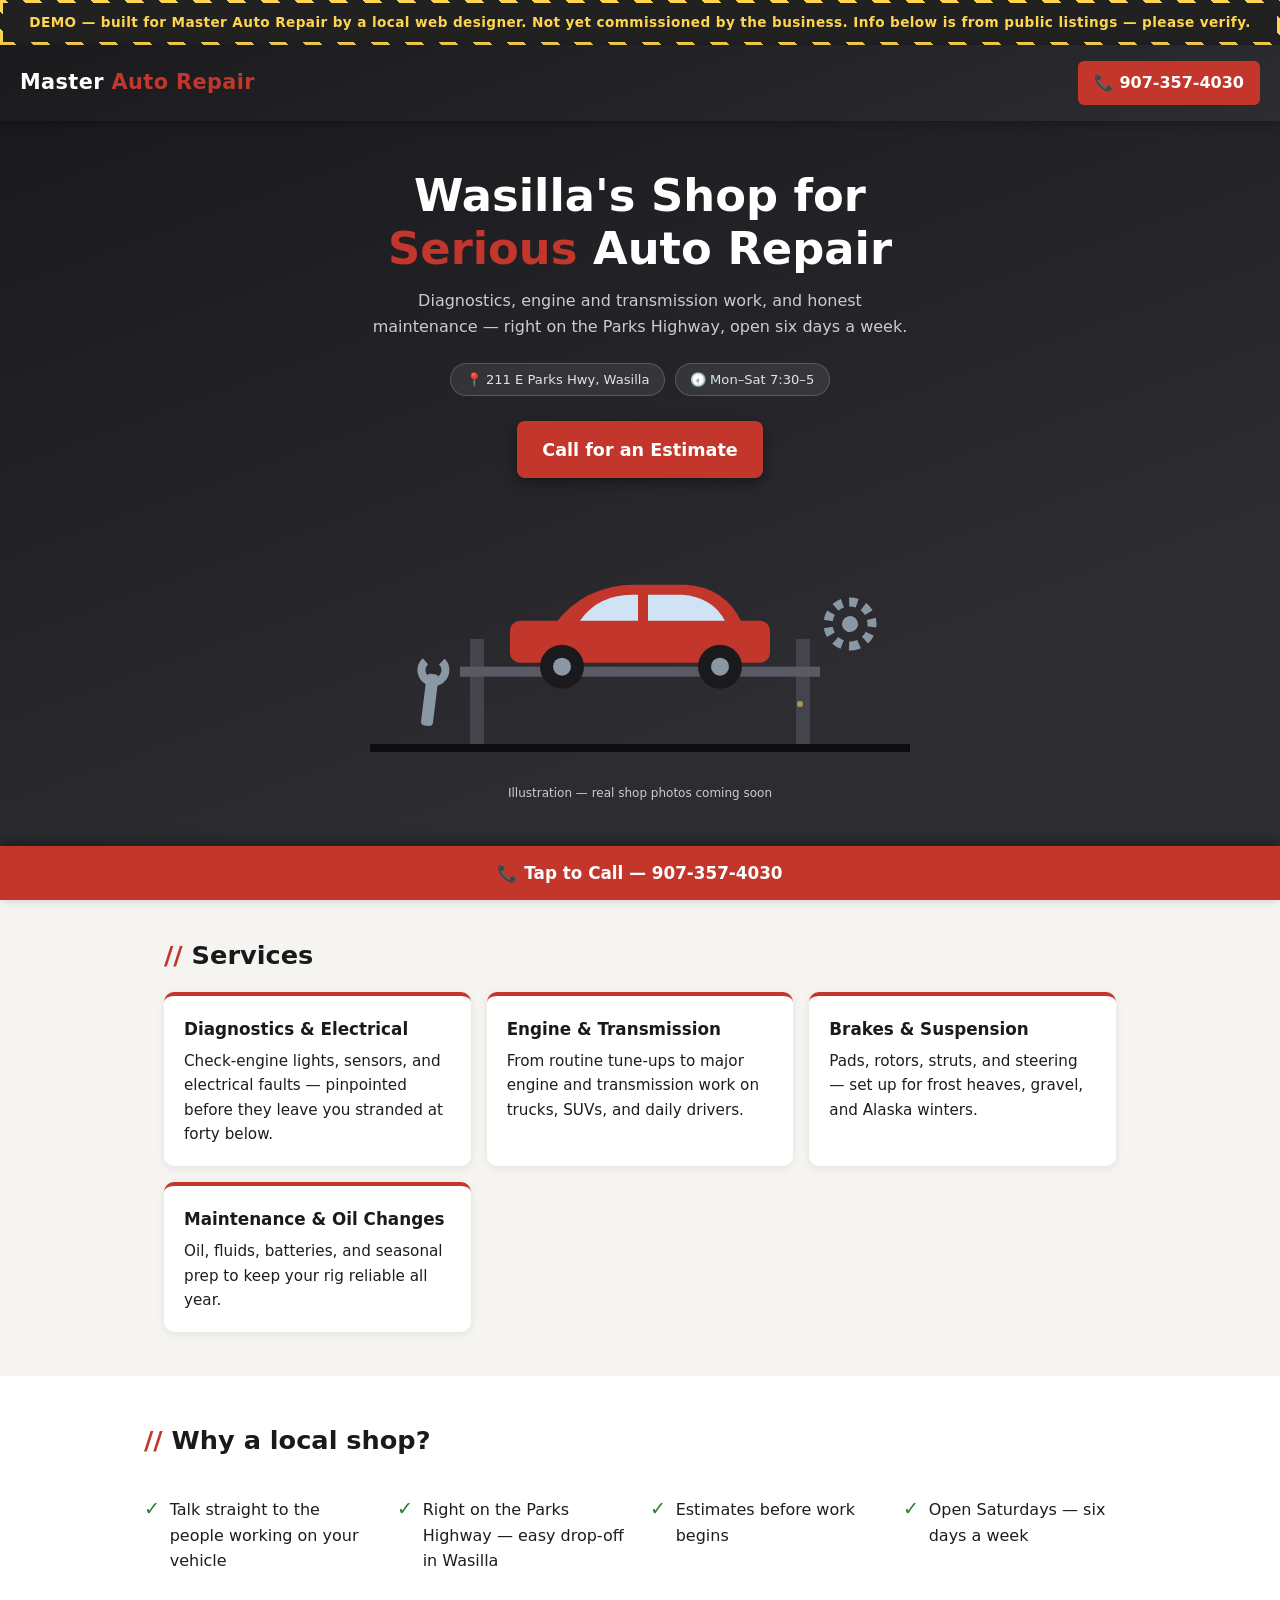
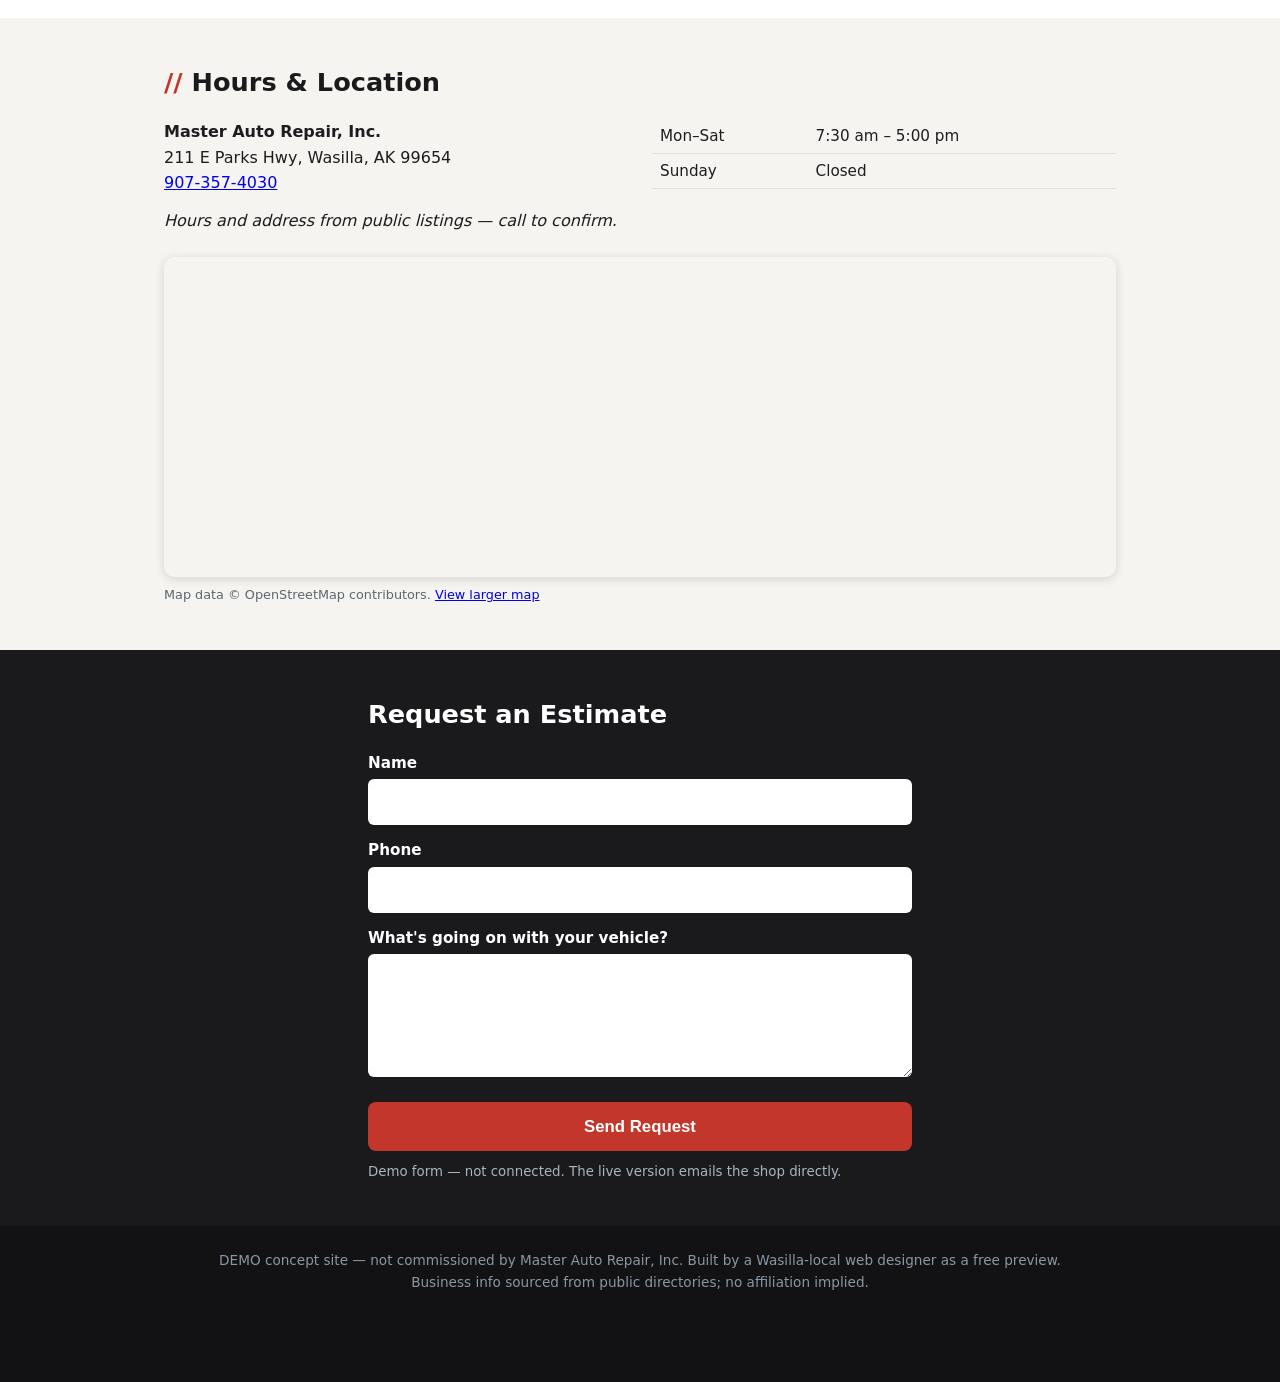
==== index.html @ 96487bca "Demo site #2: Master Auto Repair (Wasilla, AK) — DEMO, not commissioned" ====
<!DOCTYPE html>
<html lang="en">
<head>
<meta charset="UTF-8">
<meta name="viewport" content="width=device-width, initial-scale=1.0">
<meta name="robots" content="noindex, nofollow"><!-- DEMO: keep noindex until commissioned -->
<title>Master Auto Repair — Auto Repair in Wasilla, AK | DEMO</title>
<meta name="description" content="DEMO website concept for Master Auto Repair, Wasilla AK — professional auto repair and maintenance at 211 E Parks Hwy.">
<meta name="theme-color" content="#1a1a1d">
<style>
:root{
  --coal:#1a1a1d; --coal2:#2c2c31; --red:#c3362b; --red-dark:#9c2a21;
  --paper:#f6f4f0; --ink:#1d1d1f; --steel:#8a97a5; --ok:#2e7d32;
}
*{margin:0;padding:0;box-sizing:border-box}
html{scroll-behavior:smooth}
@media (prefers-reduced-motion: reduce){html{scroll-behavior:auto}*{animation:none!important;transition:none!important}}
body{font-family:system-ui,-apple-system,"Segoe UI",Roboto,sans-serif;color:var(--ink);background:var(--paper);line-height:1.6}
.demo-banner{background:repeating-linear-gradient(45deg,#ffd54f,#ffd54f 12px,#212121 12px,#212121 24px);padding:3px}
.demo-banner p{background:#212121;color:#ffd54f;text-align:center;font-weight:700;font-size:.85rem;padding:.55rem .75rem;letter-spacing:.03em}
header{background:linear-gradient(160deg,var(--coal),var(--coal2));color:#fff;padding:1rem 1.25rem;display:flex;align-items:center;justify-content:space-between;flex-wrap:wrap;gap:.5rem;position:sticky;top:0;z-index:40;box-shadow:0 2px 10px rgba(0,0,0,.3)}
.logo{font-size:1.3rem;font-weight:800;letter-spacing:.02em}
.logo span{color:var(--red)}
.call-top{background:var(--red);color:#fff;font-weight:800;text-decoration:none;padding:.55rem 1rem;border-radius:6px}
.call-top:hover,.call-top:focus{background:#e04b3f}
.hero{background:linear-gradient(160deg,var(--coal) 0%,var(--coal2) 70%);color:#fff;padding:3rem 1.25rem 4rem;text-align:center}
.hero h1{font-size:clamp(1.7rem,5vw,2.8rem);line-height:1.2;max-width:40rem;margin:0 auto .75rem}
.hero h1 em{color:var(--red);font-style:normal}
.hero p{max-width:34rem;margin:0 auto 1.5rem;color:#c9cdd3}
.badge-row{display:flex;gap:.6rem;justify-content:center;flex-wrap:wrap;margin-bottom:1.6rem}
.badge{background:rgba(255,255,255,.08);border:1px solid rgba(255,255,255,.18);border-radius:999px;padding:.3rem .9rem;font-size:.82rem;color:#dfe3e8}
.cta{display:inline-block;background:var(--red);color:#fff;font-weight:800;font-size:1.1rem;text-decoration:none;padding:.9rem 1.6rem;border-radius:8px;box-shadow:0 4px 14px rgba(0,0,0,.4)}
.cta:hover,.cta:focus{background:#e04b3f}
.hero-svg{max-width:540px;width:92%;margin:2.2rem auto 0;display:block}
.svg-caption{font-size:.75rem;color:#8a97a5;margin-top:.4rem}
section{padding:2.75rem 1.25rem;max-width:62rem;margin:0 auto}
h2{font-size:1.6rem;color:var(--coal);margin-bottom:1rem}
h2 .tick{color:var(--red)}
.services{display:grid;grid-template-columns:repeat(auto-fit,minmax(230px,1fr));gap:1rem}
.card{background:#fff;border-radius:10px;padding:1.25rem;box-shadow:0 2px 8px rgba(26,26,29,.08);border-top:4px solid var(--red)}
.card h3{color:var(--coal);margin-bottom:.4rem;font-size:1.05rem}
.card p{font-size:.95rem}
.why{background:#fff}
.why-wrap{max-width:62rem;margin:0 auto;display:grid;grid-template-columns:repeat(auto-fit,minmax(220px,1fr));gap:1.25rem}
.why-item{display:flex;gap:.6rem;align-items:flex-start}
.check{color:var(--ok);font-weight:900;font-size:1.2rem;line-height:1.3}
.hours-nap{display:grid;grid-template-columns:repeat(auto-fit,minmax(250px,1fr));gap:1.5rem}
.hours-nap table{border-collapse:collapse;width:100%}
.hours-nap td{padding:.3rem .5rem;border-bottom:1px solid #e4ded4;font-size:.95rem}
.map-wrap{margin-top:1.5rem;border-radius:10px;overflow:hidden;box-shadow:0 2px 10px rgba(26,26,29,.15)}
.map-wrap iframe{display:block;width:100%;height:320px;border:0}
.map-note{font-size:.8rem;color:#5c6670;margin-top:.5rem}
.quote{background:var(--coal)}
.quote-inner{max-width:34rem;margin:0 auto;color:#fff}
.quote h2{color:#fff}
.quote label{display:block;font-weight:600;margin:.8rem 0 .25rem;font-size:.95rem}
.quote input,.quote textarea{width:100%;padding:.65rem;border:none;border-radius:6px;font:inherit}
.quote button{margin-top:1.1rem;width:100%;background:var(--red);color:#fff;font-weight:800;font-size:1.05rem;border:none;padding:.9rem;border-radius:8px;cursor:pointer}
.quote button:hover{background:#e04b3f}
.quote small{display:block;margin-top:.6rem;color:#aab4bf}
footer{background:#121215;color:#8a97a5;text-align:center;padding:1.5rem 1rem 5.5rem;font-size:.85rem}
.sticky-call{position:fixed;bottom:0;left:0;right:0;background:var(--red);text-align:center;padding:.85rem;z-index:50;box-shadow:0 -3px 12px rgba(0,0,0,.3)}
.sticky-call a{color:#fff;font-weight:800;text-decoration:none;font-size:1.05rem}
.reveal{opacity:0;transform:translateY(18px);transition:opacity .6s ease,transform .6s ease}
.reveal.in{opacity:1;transform:none}
@media (max-width:480px){.hero{padding:2.2rem 1rem 3rem}section{padding:2rem 1rem}}
</style>
</head>
<body>

<div class="demo-banner"><p>DEMO — built for Master Auto Repair by a local web designer. Not yet commissioned by the business. Info below is from public listings — please verify.</p></div>

<header>
  <div class="logo">Master <span>Auto Repair</span></div>
  <!-- JUAN: verify phone with owner before commissioning -->
  <a class="call-top" href="tel:+19073574030">📞 907-357-4030</a>
</header>

<section class="hero" style="max-width:none">
  <h1>Wasilla's Shop for <em>Serious</em> Auto Repair</h1>
  <p>Diagnostics, engine and transmission work, and honest maintenance — right on the Parks Highway, open six days a week.</p>
  <div class="badge-row">
    <span class="badge">📍 211 E Parks Hwy, Wasilla</span>
    <span class="badge">🕢 Mon–Sat 7:30–5</span>
  </div>
  <a class="cta" href="tel:+19073574030">Call for an Estimate</a>
  <!-- Animated inline SVG: sedan on a lift with torque wrench + gear. Illustration, not a photo. -->
  <svg class="hero-svg" viewBox="0 0 540 270" role="img" aria-label="Illustration of a car raised on a shop lift with a spinning gear">
    <rect x="0" y="230" width="540" height="8" fill="#0d0d0f"/>
    <!-- lift posts -->
    <rect x="100" y="125" width="14" height="105" fill="#44444c"/>
    <rect x="426" y="125" width="14" height="105" fill="#44444c"/>
    <rect x="90" y="158" width="360" height="10" fill="#5a5a64">
      <animate attributeName="y" values="158;148;158" dur="6s" repeatCount="indefinite"/>
    </rect>
    <!-- car body -->
    <g>
      <animateTransform attributeName="transform" type="translate" values="0 0;0 -10;0 0" dur="6s" repeatCount="indefinite"/>
      <rect x="140" y="112" width="260" height="42" rx="10" fill="#c3362b"/>
      <path d="M185 115 Q215 76 265 76 L315 76 Q355 78 372 114 Z" fill="#c3362b"/>
      <path d="M210 112 Q228 86 262 86 L268 86 L268 112 Z" fill="#cfe3f5"/>
      <path d="M278 112 L278 86 L312 86 Q342 88 355 112 Z" fill="#cfe3f5"/>
      <circle cx="192" cy="158" r="22" fill="#1a1a1d"/><circle cx="192" cy="158" r="9" fill="#8a97a5"/>
      <circle cx="350" cy="158" r="22" fill="#1a1a1d"/><circle cx="350" cy="158" r="9" fill="#8a97a5"/>
    </g>
    <!-- spinning gear -->
    <g>
      <animateTransform attributeName="transform" type="rotate" values="0 480 110;360 480 110" dur="8s" repeatCount="indefinite"/>
      <circle cx="480" cy="110" r="22" fill="none" stroke="#8a97a5" stroke-width="9" stroke-dasharray="8 7"/>
      <circle cx="480" cy="110" r="8" fill="#8a97a5"/>
    </g>
    <!-- wrench -->
    <g>
      <animateTransform attributeName="transform" type="rotate" values="-8 60 200;8 60 200;-8 60 200" dur="3s" repeatCount="indefinite"/>
      <rect x="52" y="160" width="12" height="52" rx="4" fill="#8a97a5"/>
      <circle cx="58" cy="156" r="12" fill="none" stroke="#8a97a5" stroke-width="8" stroke-dasharray="46 18"/>
    </g>
    <!-- sparkle -->
    <circle cx="430" cy="190" r="3" fill="#ffd54f">
      <animate attributeName="opacity" values="0;1;0" dur="2.2s" repeatCount="indefinite"/>
    </circle>
  </svg>
  <p class="svg-caption">Illustration — real shop photos coming soon</p>
</section>

<section class="reveal">
  <h2><span class="tick">//</span> Services</h2>
  <div class="services">
    <div class="card"><h3>Diagnostics &amp; Electrical</h3><p>Check-engine lights, sensors, and electrical faults — pinpointed before they leave you stranded at forty below.</p></div>
    <div class="card"><h3>Engine &amp; Transmission</h3><p>From routine tune-ups to major engine and transmission work on trucks, SUVs, and daily drivers.</p></div>
    <div class="card"><h3>Brakes &amp; Suspension</h3><p>Pads, rotors, struts, and steering — set up for frost heaves, gravel, and Alaska winters.</p></div>
    <div class="card"><h3>Maintenance &amp; Oil Changes</h3><p>Oil, fluids, batteries, and seasonal prep to keep your rig reliable all year.</p></div>
  </div>
  <!-- JUAN: confirm actual service list with owner — typical shop services plus Yelp-listed categories (transmission repair, oil changes), not verified claims -->
</section>

<section class="why reveal" style="max-width:none">
  <div class="why-wrap">
    <h2 style="grid-column:1/-1"><span class="tick">//</span> Why a local shop?</h2>
    <div class="why-item"><span class="check">✓</span><p>Talk straight to the people working on your vehicle</p></div>
    <div class="why-item"><span class="check">✓</span><p>Right on the Parks Highway — easy drop-off in Wasilla</p></div>
    <div class="why-item"><span class="check">✓</span><p>Estimates before work begins</p></div>
    <div class="why-item"><span class="check">✓</span><p>Open Saturdays — six days a week</p></div>
  </div>
</section>

<section class="reveal">
  <h2><span class="tick">//</span> Hours &amp; Location</h2>
  <div class="hours-nap">
    <div>
      <p><strong>Master Auto Repair, Inc.</strong><br>211 E Parks Hwy, Wasilla, AK 99654<br>
      <a href="tel:+19073574030">907-357-4030</a></p>
      <p style="margin-top:.75rem"><em>Hours and address from public listings — call to confirm.</em></p>
    </div>
    <div>
      <table>
        <tr><td>Mon–Sat</td><td>7:30 am – 5:00 pm</td></tr>
        <tr><td>Sunday</td><td>Closed</td></tr>
      </table>
    </div>
  </div>
  <div class="map-wrap">
    <iframe title="Map — Master Auto Repair, 211 E Parks Hwy, Wasilla"
      src="https://www.openstreetmap.org/export/embed.html?bbox=-149.4566%2C61.5762%2C-149.4366%2C61.5862&amp;layer=mapnik&amp;marker=61.5812%2C-149.4466"
      loading="lazy" referrerpolicy="no-referrer-when-downgrade"></iframe>
  </div>
  <p class="map-note">Map data © OpenStreetMap contributors. <a href="https://www.openstreetmap.org/?mlat=61.5812&amp;mlon=-149.4466#map=16/61.5812/-149.4466" target="_blank" rel="noopener">View larger map</a></p>
</section>

<section class="quote reveal" style="max-width:none">
  <div class="quote-inner">
    <h2>Request an Estimate</h2>
    <!-- DEMO: form disabled. On commission: action="https://formsubmit.co/OWNER_EMAIL" method="POST" -->
    <form onsubmit="alert('Demo form — not connected yet. On the live site this goes straight to the shop\'s email.');return false">
      <label for="n">Name</label><input id="n" name="name" required>
      <label for="p">Phone</label><input id="p" name="phone" type="tel" required>
      <label for="m">What's going on with your vehicle?</label><textarea id="m" name="message" rows="4" required></textarea>
      <button type="submit">Send Request</button>
      <small>Demo form — not connected. The live version emails the shop directly.</small>
    </form>
  </div>
</section>

<footer>
  <p>DEMO concept site — not commissioned by Master Auto Repair, Inc. Built by a Wasilla-local web designer as a free preview.</p>
  <p>Business info sourced from public directories; no affiliation implied.</p>
</footer>

<div class="sticky-call"><a href="tel:+19073574030">📞 Tap to Call — 907-357-4030</a></div>

<script>
const io=new IntersectionObserver(es=>es.forEach(e=>{if(e.isIntersecting){e.target.classList.add('in');io.unobserve(e.target)}}),{threshold:.12});
document.querySelectorAll('.reveal').forEach(el=>io.observe(el));
setTimeout(()=>document.querySelectorAll('.reveal').forEach(el=>el.classList.add('in')),2500);// safety: never leave content hidden
</script>
</body>
</html>
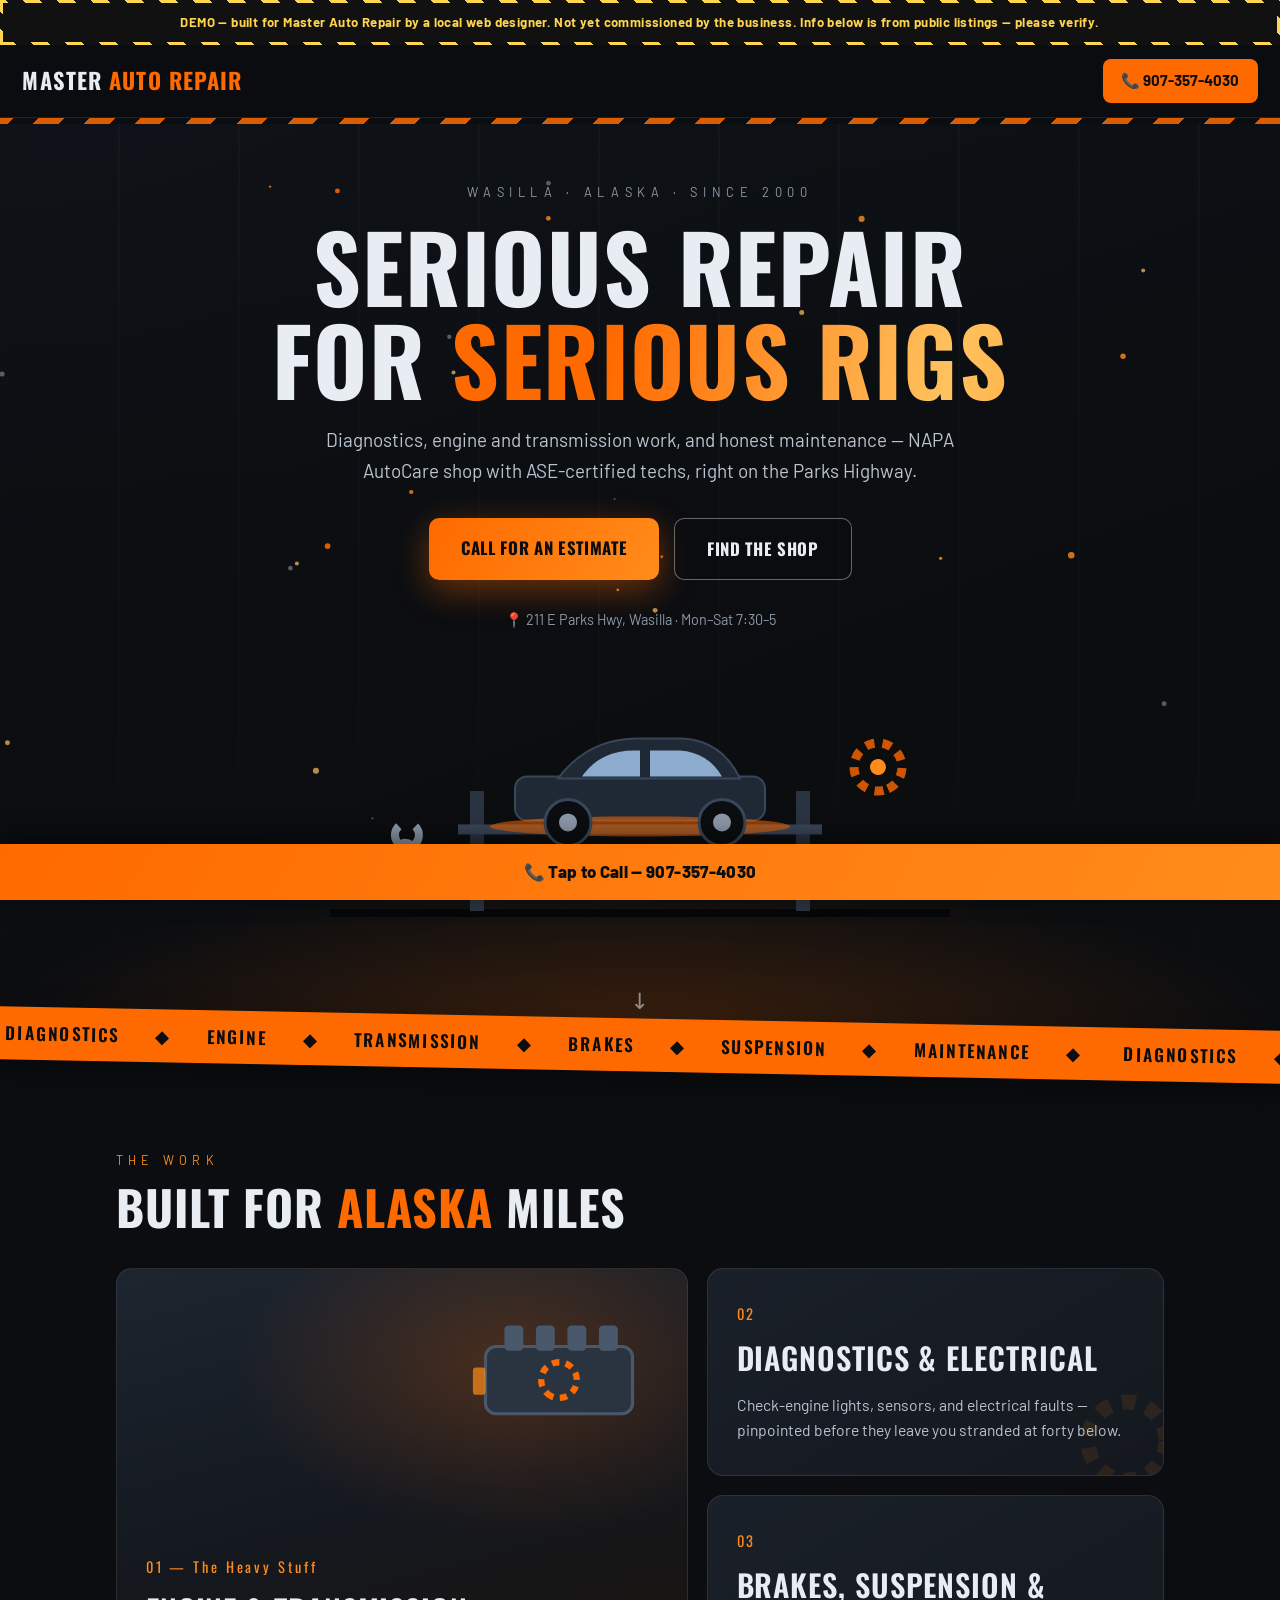
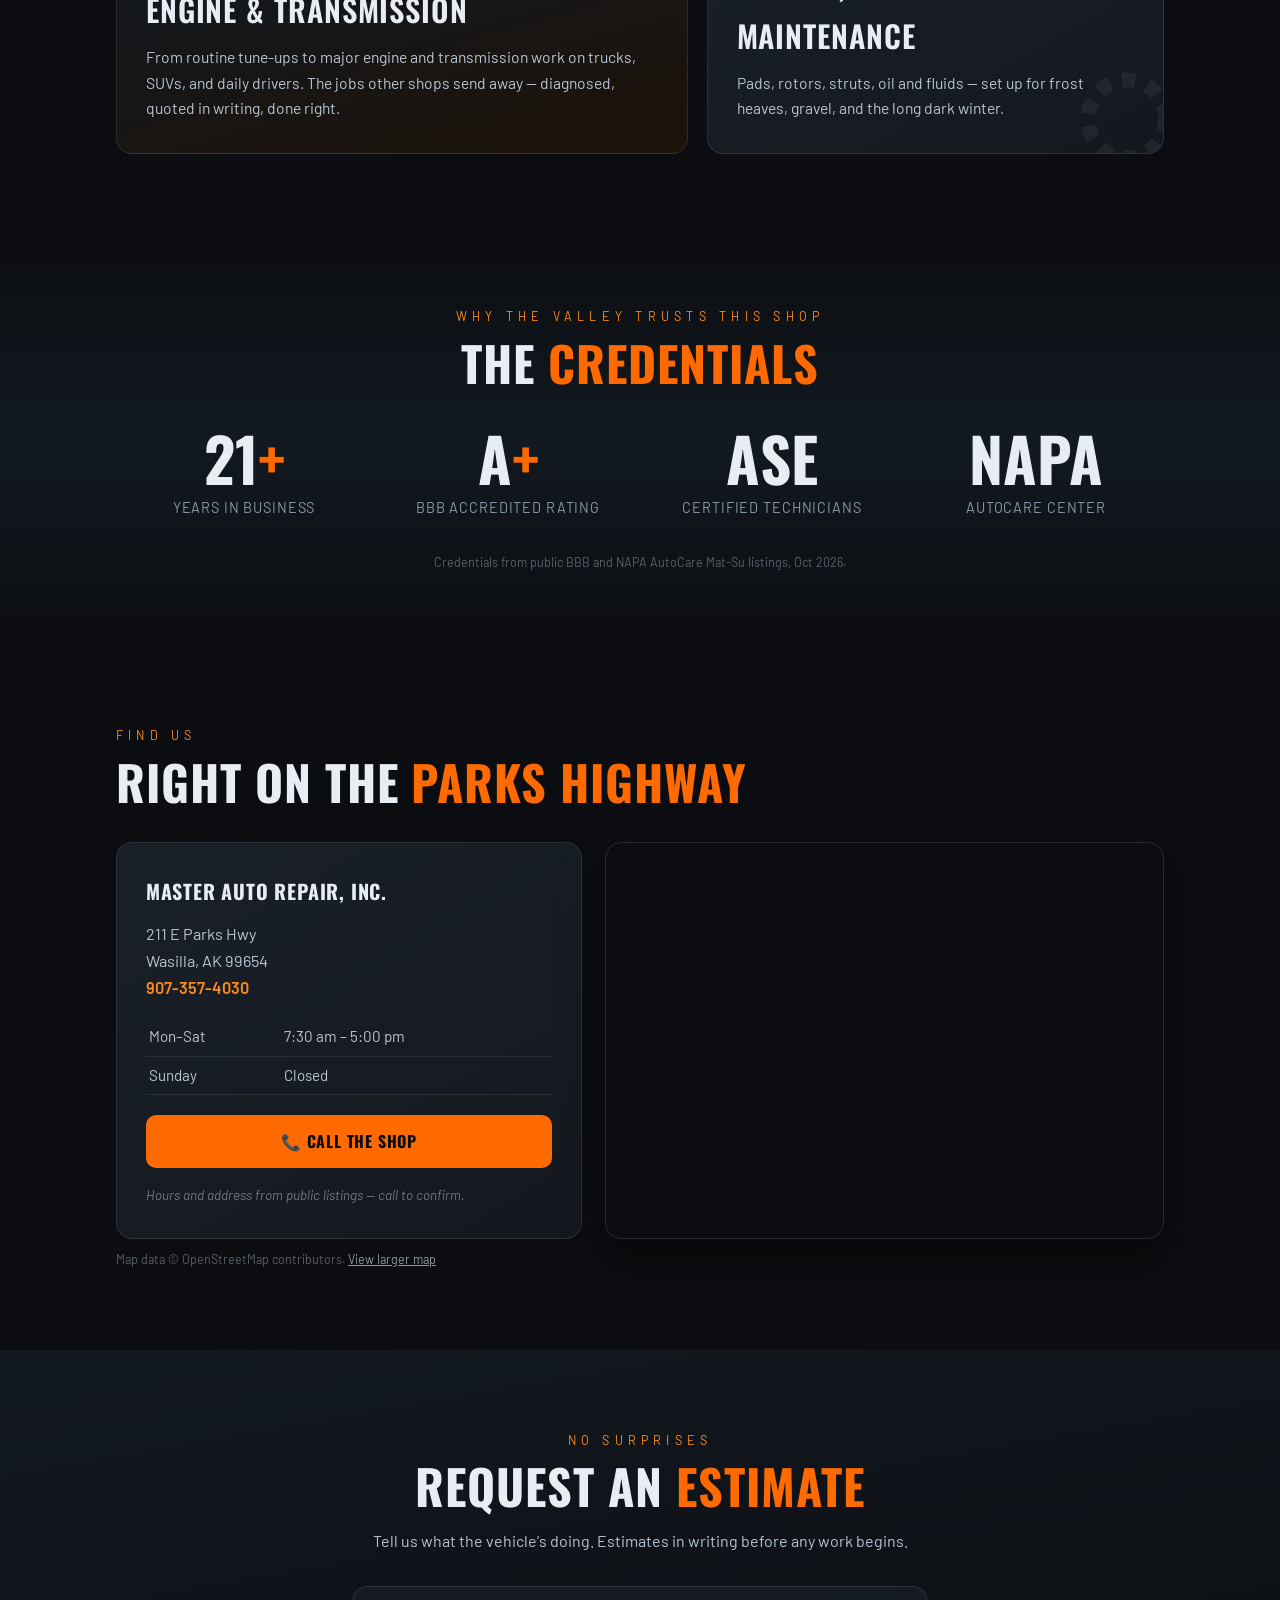
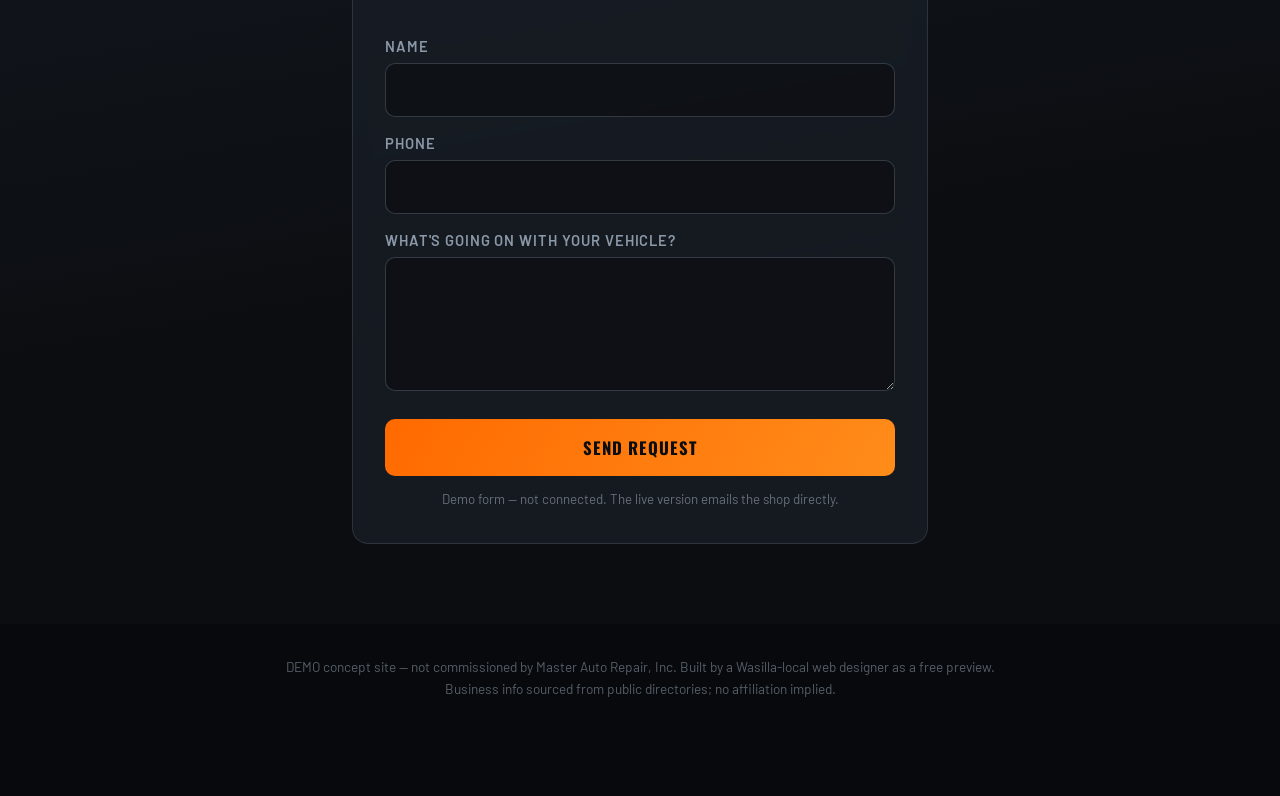
==== commit 791aad9b: "v2 showpiece: carbon/ember garage aesthetic, Oswald display, spark particles, animated lift w/ under" ====
--- a/index.html
+++ b/index.html
@@ -6,64 +6,138 @@
 <meta name="robots" content="noindex, nofollow"><!-- DEMO: keep noindex until commissioned -->
 <title>Master Auto Repair — Auto Repair in Wasilla, AK | DEMO</title>
 <meta name="description" content="DEMO website concept for Master Auto Repair, Wasilla AK — professional auto repair and maintenance at 211 E Parks Hwy.">
-<meta name="theme-color" content="#1a1a1d">
+<meta name="theme-color" content="#0b0d10">
+<link rel="preconnect" href="https://fonts.googleapis.com">
+<link rel="preconnect" href="https://fonts.gstatic.com" crossorigin>
+<link href="https://fonts.googleapis.com/css2?family=Oswald:wght@500;600;700&family=Barlow:wght@400;600;700&display=swap" rel="stylesheet">
 <style>
 :root{
-  --coal:#1a1a1d; --coal2:#2c2c31; --red:#c3362b; --red-dark:#9c2a21;
-  --paper:#f6f4f0; --ink:#1d1d1f; --steel:#8a97a5; --ok:#2e7d32;
+  --carbon:#0b0d10; --carbon2:#14181e; --panel:#1a2029; --steel:#8b98a8;
+  --ember:#ff6a00; --ember-hot:#ff8c1a; --chrome:#e8edf3; --mist:#b9c4d0; --ok:#3ddc84;
+  --display:'Oswald',Impact,sans-serif; --body:'Barlow',system-ui,sans-serif;
 }
 *{margin:0;padding:0;box-sizing:border-box}
 html{scroll-behavior:smooth}
 @media (prefers-reduced-motion: reduce){html{scroll-behavior:auto}*{animation:none!important;transition:none!important}}
-body{font-family:system-ui,-apple-system,"Segoe UI",Roboto,sans-serif;color:var(--ink);background:var(--paper);line-height:1.6}
-.demo-banner{background:repeating-linear-gradient(45deg,#ffd54f,#ffd54f 12px,#212121 12px,#212121 24px);padding:3px}
-.demo-banner p{background:#212121;color:#ffd54f;text-align:center;font-weight:700;font-size:.85rem;padding:.55rem .75rem;letter-spacing:.03em}
-header{background:linear-gradient(160deg,var(--coal),var(--coal2));color:#fff;padding:1rem 1.25rem;display:flex;align-items:center;justify-content:space-between;flex-wrap:wrap;gap:.5rem;position:sticky;top:0;z-index:40;box-shadow:0 2px 10px rgba(0,0,0,.3)}
-.logo{font-size:1.3rem;font-weight:800;letter-spacing:.02em}
-.logo span{color:var(--red)}
-.call-top{background:var(--red);color:#fff;font-weight:800;text-decoration:none;padding:.55rem 1rem;border-radius:6px}
-.call-top:hover,.call-top:focus{background:#e04b3f}
-.hero{background:linear-gradient(160deg,var(--coal) 0%,var(--coal2) 70%);color:#fff;padding:3rem 1.25rem 4rem;text-align:center}
-.hero h1{font-size:clamp(1.7rem,5vw,2.8rem);line-height:1.2;max-width:40rem;margin:0 auto .75rem}
-.hero h1 em{color:var(--red);font-style:normal}
-.hero p{max-width:34rem;margin:0 auto 1.5rem;color:#c9cdd3}
-.badge-row{display:flex;gap:.6rem;justify-content:center;flex-wrap:wrap;margin-bottom:1.6rem}
-.badge{background:rgba(255,255,255,.08);border:1px solid rgba(255,255,255,.18);border-radius:999px;padding:.3rem .9rem;font-size:.82rem;color:#dfe3e8}
-.cta{display:inline-block;background:var(--red);color:#fff;font-weight:800;font-size:1.1rem;text-decoration:none;padding:.9rem 1.6rem;border-radius:8px;box-shadow:0 4px 14px rgba(0,0,0,.4)}
-.cta:hover,.cta:focus{background:#e04b3f}
-.hero-svg{max-width:540px;width:92%;margin:2.2rem auto 0;display:block}
-.svg-caption{font-size:.75rem;color:#8a97a5;margin-top:.4rem}
-section{padding:2.75rem 1.25rem;max-width:62rem;margin:0 auto}
-h2{font-size:1.6rem;color:var(--coal);margin-bottom:1rem}
-h2 .tick{color:var(--red)}
-.services{display:grid;grid-template-columns:repeat(auto-fit,minmax(230px,1fr));gap:1rem}
-.card{background:#fff;border-radius:10px;padding:1.25rem;box-shadow:0 2px 8px rgba(26,26,29,.08);border-top:4px solid var(--red)}
-.card h3{color:var(--coal);margin-bottom:.4rem;font-size:1.05rem}
-.card p{font-size:.95rem}
-.why{background:#fff}
-.why-wrap{max-width:62rem;margin:0 auto;display:grid;grid-template-columns:repeat(auto-fit,minmax(220px,1fr));gap:1.25rem}
-.why-item{display:flex;gap:.6rem;align-items:flex-start}
-.check{color:var(--ok);font-weight:900;font-size:1.2rem;line-height:1.3}
-.hours-nap{display:grid;grid-template-columns:repeat(auto-fit,minmax(250px,1fr));gap:1.5rem}
-.hours-nap table{border-collapse:collapse;width:100%}
-.hours-nap td{padding:.3rem .5rem;border-bottom:1px solid #e4ded4;font-size:.95rem}
-.map-wrap{margin-top:1.5rem;border-radius:10px;overflow:hidden;box-shadow:0 2px 10px rgba(26,26,29,.15)}
-.map-wrap iframe{display:block;width:100%;height:320px;border:0}
-.map-note{font-size:.8rem;color:#5c6670;margin-top:.5rem}
-.quote{background:var(--coal)}
-.quote-inner{max-width:34rem;margin:0 auto;color:#fff}
-.quote h2{color:#fff}
-.quote label{display:block;font-weight:600;margin:.8rem 0 .25rem;font-size:.95rem}
-.quote input,.quote textarea{width:100%;padding:.65rem;border:none;border-radius:6px;font:inherit}
-.quote button{margin-top:1.1rem;width:100%;background:var(--red);color:#fff;font-weight:800;font-size:1.05rem;border:none;padding:.9rem;border-radius:8px;cursor:pointer}
-.quote button:hover{background:#e04b3f}
-.quote small{display:block;margin-top:.6rem;color:#aab4bf}
-footer{background:#121215;color:#8a97a5;text-align:center;padding:1.5rem 1rem 5.5rem;font-size:.85rem}
-.sticky-call{position:fixed;bottom:0;left:0;right:0;background:var(--red);text-align:center;padding:.85rem;z-index:50;box-shadow:0 -3px 12px rgba(0,0,0,.3)}
-.sticky-call a{color:#fff;font-weight:800;text-decoration:none;font-size:1.05rem}
-.reveal{opacity:0;transform:translateY(18px);transition:opacity .6s ease,transform .6s ease}
+body{font-family:var(--body);color:var(--mist);background:var(--carbon);line-height:1.65;overflow-x:hidden}
+::selection{background:var(--ember);color:#fff}
+
+.demo-banner{background:repeating-linear-gradient(45deg,#ffd54f,#ffd54f 12px,#111 12px,#111 24px);padding:3px;position:relative;z-index:60}
+.demo-banner p{background:#111;color:#ffd54f;text-align:center;font-weight:700;font-size:.82rem;padding:.55rem .75rem;letter-spacing:.03em}
+
+header{position:sticky;top:0;z-index:50;display:flex;align-items:center;justify-content:space-between;gap:.75rem;padding:.85rem 1.4rem;background:rgba(11,13,16,.86);backdrop-filter:blur(14px);-webkit-backdrop-filter:blur(14px);border-bottom:1px solid rgba(139,152,168,.16)}
+.logo{font-family:var(--display);font-weight:700;font-size:1.4rem;color:var(--chrome);text-transform:uppercase;letter-spacing:.05em}
+.logo span{color:var(--ember)}
+.call-top{background:var(--ember);color:#0b0d10;font-weight:700;text-decoration:none;padding:.6rem 1.15rem;border-radius:8px;font-size:.95rem;transition:transform .25s ease,box-shadow .25s ease}
+.call-top:hover,.call-top:focus{transform:translateY(-2px);box-shadow:0 8px 24px rgba(255,106,0,.45)}
+
+/* ====== HERO ====== */
+.hero{position:relative;min-height:92vh;display:flex;flex-direction:column;justify-content:center;align-items:center;text-align:center;padding:4rem 1.25rem 6.5rem;isolation:isolate;overflow:hidden;
+  background:
+    linear-gradient(180deg,rgba(11,13,16,.2) 0%,rgba(11,13,16,.75) 70%,var(--carbon) 100%),
+    repeating-linear-gradient(90deg,transparent 0 118px,rgba(139,152,168,.05) 118px 120px),
+    linear-gradient(160deg,#10141a 0%,#0b0d10 60%,#120d08 100%)}
+#sparks{position:absolute;inset:0;z-index:0;pointer-events:none}
+.hero::before{content:"";position:absolute;inset:auto 0 0 0;height:42%;z-index:-1;
+  background:radial-gradient(ellipse 72% 60% at 50% 100%,rgba(255,106,0,.2),transparent 70%)}
+.hazard{position:absolute;top:0;left:0;right:0;height:6px;z-index:2;
+  background:repeating-linear-gradient(-45deg,var(--ember) 0 18px,#0b0d10 18px 36px);opacity:.85}
+.kicker{font-size:.8rem;letter-spacing:.44em;text-transform:uppercase;color:var(--steel);margin-bottom:1rem;opacity:0;animation:rise .9s .15s ease forwards}
+.hero h1{font-family:var(--display);font-weight:700;text-transform:uppercase;font-size:clamp(2.7rem,8.6vw,5.8rem);line-height:1.0;color:var(--chrome);max-width:16ch;margin:0 auto;letter-spacing:.015em;text-wrap:balance;opacity:0;animation:rise .9s .3s ease forwards}
+.hero h1 .ember{background:linear-gradient(100deg,var(--ember) 15%,#ffc25e 45%,var(--ember-hot) 70%,var(--ember) 95%);background-size:200% 100%;-webkit-background-clip:text;background-clip:text;color:transparent;animation:shimmer 6s linear infinite}
+@keyframes shimmer{to{background-position:-200% 0}}
+.hero .sub{max-width:40rem;margin:1.2rem auto 2rem;color:var(--mist);font-size:clamp(1rem,2.3vw,1.18rem);opacity:0;animation:rise .9s .45s ease forwards}
+@keyframes rise{from{opacity:0;transform:translateY(26px)}to{opacity:1;transform:none}}
+.cta-row{display:flex;gap:.9rem;justify-content:center;flex-wrap:wrap;opacity:0;animation:rise .9s .6s ease forwards}
+.cta{display:inline-block;font-weight:700;font-size:1.05rem;text-decoration:none;padding:1rem 2rem;border-radius:10px;transition:transform .25s ease,box-shadow .25s ease;will-change:transform;text-transform:uppercase;letter-spacing:.04em;font-family:var(--display)}
+.cta.primary{background:linear-gradient(120deg,var(--ember),var(--ember-hot));color:#0b0d10;box-shadow:0 10px 34px rgba(255,106,0,.4)}
+.cta.primary:hover,.cta.primary:focus{transform:translateY(-3px) scale(1.02);box-shadow:0 16px 44px rgba(255,106,0,.55)}
+.cta.ghost{color:var(--chrome);border:1.5px solid rgba(232,237,243,.4);background:rgba(11,13,16,.3)}
+.cta.ghost:hover,.cta.ghost:focus{transform:translateY(-3px);border-color:var(--ember);color:var(--ember-hot)}
+.hero .pin{margin-top:1.8rem;font-size:.9rem;color:var(--steel);opacity:0;animation:rise .9s .75s ease forwards}
+.lift-stage{width:min(620px,94%);margin:2.4rem auto 0;opacity:0;animation:rise 1s .8s ease forwards}
+.lift-stage svg{display:block;width:100%;height:auto}
+.scroll-hint{position:absolute;bottom:1rem;left:50%;transform:translateX(-50%);color:rgba(232,237,243,.55);font-size:1.4rem;animation:bob 2.2s ease-in-out infinite;z-index:1}
+@keyframes bob{0%,100%{transform:translate(-50%,0)}50%{transform:translate(-50%,8px)}}
+
+/* marquee */
+.marquee{background:var(--ember);color:#0b0d10;overflow:hidden;white-space:nowrap;padding:.75rem 0;font-family:var(--display);font-weight:600;font-size:1.05rem;letter-spacing:.12em;transform:rotate(1.1deg) scale(1.02);margin:-1rem 0 0;position:relative;z-index:5;box-shadow:0 10px 30px rgba(0,0,0,.4);text-transform:uppercase}
+.marquee-track{display:inline-block;animation:marquee 24s linear infinite}
+@media (prefers-reduced-motion: reduce){.marquee-track{animation:none}}
+.marquee span{margin:0 1.1rem}
+@keyframes marquee{to{transform:translateX(-50%)}}
+
+section{padding:5rem 1.25rem;max-width:68rem;margin:0 auto;position:relative}
+.sec-kicker{font-size:.78rem;letter-spacing:.42em;text-transform:uppercase;color:var(--ember-hot);margin-bottom:.7rem}
+h2{font-family:var(--display);font-weight:700;text-transform:uppercase;font-size:clamp(1.9rem,4.6vw,3rem);color:var(--chrome);line-height:1.05;margin-bottom:1rem;letter-spacing:.02em;text-wrap:balance}
+h2 em{font-style:normal;color:var(--ember)}
+
+/* services — asymmetric */
+.svc-grid{display:grid;grid-template-columns:1.25fr 1fr;gap:1.2rem;margin-top:2.2rem}
+.svc{position:relative;border-radius:16px;padding:2rem 1.8rem;background:linear-gradient(150deg,var(--panel) 0%,var(--carbon2) 100%);border:1px solid rgba(139,152,168,.18);overflow:hidden;transition:transform .35s ease,border-color .35s ease,box-shadow .35s ease}
+.svc:hover{transform:translateY(-6px);border-color:rgba(255,106,0,.55);box-shadow:0 22px 48px rgba(0,0,0,.5)}
+.svc .num{font-family:var(--display);font-size:.9rem;color:var(--ember-hot);letter-spacing:.2em}
+.svc h3{font-family:var(--display);font-weight:600;text-transform:uppercase;font-size:clamp(1.35rem,2.8vw,1.9rem);color:var(--chrome);margin:.35rem 0 .55rem;letter-spacing:.03em}
+.svc p{color:var(--mist);font-size:.98rem;max-width:34rem}
+.svc .gear{position:absolute;right:-24px;bottom:-26px;width:120px;opacity:.1;transition:opacity .35s ease,transform .6s ease}
+.svc:hover .gear{opacity:.28;transform:rotate(40deg)}
+.svc.feature{grid-row:span 2;display:flex;flex-direction:column;justify-content:flex-end;min-height:420px;
+  background:linear-gradient(165deg,#1d2530 0%,#14181e 50%,#1c1208 100%)}
+.svc.feature::before{content:"";position:absolute;inset:0;background:radial-gradient(ellipse 70% 50% at 70% 20%,rgba(255,106,0,.22),transparent 70%)}
+.svc.feature .engine-art{position:absolute;top:1.6rem;right:1.4rem;width:min(50%,210px);animation:floaty 7s ease-in-out infinite}
+@keyframes floaty{0%,100%{transform:translateY(0) rotate(-1deg)}50%{transform:translateY(-10px) rotate(1.5deg)}}
+
+/* proof band — real credentials */
+.proof{max-width:none;background:linear-gradient(180deg,var(--carbon),#131921 50%,var(--carbon));text-align:center;padding:4.5rem 1.25rem}
+.proof-wrap{max-width:64rem;margin:2.5rem auto 0;display:grid;grid-template-columns:repeat(auto-fit,minmax(190px,1fr));gap:2rem}
+.proof-item .big{font-family:var(--display);font-weight:700;font-size:clamp(2.4rem,5.6vw,3.8rem);color:var(--chrome);line-height:1}
+.proof-item .big .accent{color:var(--ember)}
+.proof-item p{color:var(--steel);font-size:.9rem;margin-top:.45rem;letter-spacing:.06em;text-transform:uppercase}
+.proof-src{font-size:.78rem;color:rgba(185,196,208,.45);margin-top:2rem}
+
+/* find */
+.find-grid{display:grid;grid-template-columns:1fr 1.2fr;gap:1.4rem;margin-top:2.2rem;align-items:stretch}
+.find-card{border-radius:16px;padding:2rem 1.8rem;background:linear-gradient(150deg,var(--panel),var(--carbon2));border:1px solid rgba(139,152,168,.18)}
+.find-card h3{font-family:var(--display);text-transform:uppercase;color:var(--chrome);font-size:1.25rem;margin-bottom:.8rem;letter-spacing:.04em}
+.find-card a{color:var(--ember-hot);text-decoration:none;font-weight:600}
+.find-card a:hover{text-decoration:underline}
+.find-card .addr{font-size:1.02rem;color:var(--mist)}
+.find-card .note{font-size:.84rem;color:rgba(185,196,208,.55);margin-top:1rem;font-style:italic}
+.hours{width:100%;border-collapse:collapse;margin-top:1rem}
+.hours td{padding:.4rem .2rem;border-bottom:1px solid rgba(139,152,168,.15);font-size:.95rem}
+.order-links{display:flex;flex-direction:column;gap:.7rem;margin-top:1.2rem}
+.order-links a{display:block;text-align:center;padding:.85rem;border-radius:10px;font-weight:700;text-decoration:none;transition:transform .25s ease;font-family:var(--display);text-transform:uppercase;letter-spacing:.05em}
+.order-links a:hover{transform:translateY(-2px)}
+.order-links .call{background:var(--ember);color:#0b0d10}
+.map-wrap{border-radius:16px;overflow:hidden;border:1px solid rgba(139,152,168,.22);min-height:340px;box-shadow:0 18px 44px rgba(0,0,0,.45)}
+.map-wrap iframe{display:block;width:100%;height:100%;min-height:340px;border:0;filter:saturate(.8) contrast(1.05)}
+.map-note{font-size:.78rem;color:rgba(185,196,208,.45);margin-top:.6rem}
+
+/* estimate */
+.estimate{max-width:none;background:linear-gradient(170deg,#131921 0%,var(--carbon) 60%);padding:5rem 1.25rem}
+.est-inner{max-width:36rem;margin:0 auto;text-align:center}
+.est-inner form{text-align:left;margin-top:2rem;background:rgba(26,32,41,.7);border:1px solid rgba(139,152,168,.2);border-radius:16px;padding:2rem;backdrop-filter:blur(8px)}
+.est-inner label{display:block;font-weight:600;margin:.9rem 0 .3rem;font-size:.92rem;color:var(--steel);text-transform:uppercase;letter-spacing:.06em}
+.est-inner input,.est-inner textarea{width:100%;padding:.8rem .9rem;border:1px solid rgba(139,152,168,.3);border-radius:10px;font:inherit;background:rgba(11,13,16,.6);color:var(--chrome);transition:border-color .25s ease}
+.est-inner input:focus,.est-inner textarea:focus{outline:none;border-color:var(--ember)}
+.est-inner button{margin-top:1.3rem;width:100%;background:linear-gradient(120deg,var(--ember),var(--ember-hot));color:#0b0d10;font-weight:700;font-size:1.05rem;border:none;padding:1rem;border-radius:10px;cursor:pointer;transition:transform .25s ease,box-shadow .25s ease;font-family:var(--display);text-transform:uppercase;letter-spacing:.06em}
+.est-inner button:hover{transform:translateY(-2px);box-shadow:0 12px 32px rgba(255,106,0,.45)}
+.est-inner small{display:block;margin-top:.8rem;color:rgba(185,196,208,.5);text-align:center}
+
+footer{background:#07090c;color:rgba(139,152,168,.6);text-align:center;padding:2rem 1rem 6rem;font-size:.85rem}
+.sticky-call{position:fixed;bottom:0;left:0;right:0;background:linear-gradient(120deg,var(--ember),var(--ember-hot));text-align:center;padding:.9rem;z-index:55;box-shadow:0 -6px 24px rgba(0,0,0,.5)}
+.sticky-call a{color:#0b0d10;font-weight:800;text-decoration:none;font-size:1.05rem;letter-spacing:.02em}
+
+.reveal{opacity:0;transform:translateY(30px);transition:opacity .8s ease,transform .8s ease}
 .reveal.in{opacity:1;transform:none}
-@media (max-width:480px){.hero{padding:2.2rem 1rem 3rem}section{padding:2rem 1rem}}
+.reveal.d1{transition-delay:.12s}.reveal.d2{transition-delay:.24s}
+
+@media (max-width:760px){
+  .svc-grid{grid-template-columns:1fr}
+  .svc.feature{min-height:340px}
+  .find-grid{grid-template-columns:1fr}
+  section{padding:3.4rem 1.1rem}
+}
 </style>
 </head>
 <body>
@@ -76,102 +150,139 @@
   <a class="call-top" href="tel:+19073574030">📞 907-357-4030</a>
 </header>
 
-<section class="hero" style="max-width:none">
-  <h1>Wasilla's Shop for <em>Serious</em> Auto Repair</h1>
-  <p>Diagnostics, engine and transmission work, and honest maintenance — right on the Parks Highway, open six days a week.</p>
-  <div class="badge-row">
-    <span class="badge">📍 211 E Parks Hwy, Wasilla</span>
-    <span class="badge">🕢 Mon–Sat 7:30–5</span>
-  </div>
-  <a class="cta" href="tel:+19073574030">Call for an Estimate</a>
-  <!-- Animated inline SVG: sedan on a lift with torque wrench + gear. Illustration, not a photo. -->
-  <svg class="hero-svg" viewBox="0 0 540 270" role="img" aria-label="Illustration of a car raised on a shop lift with a spinning gear">
-    <rect x="0" y="230" width="540" height="8" fill="#0d0d0f"/>
-    <!-- lift posts -->
-    <rect x="100" y="125" width="14" height="105" fill="#44444c"/>
-    <rect x="426" y="125" width="14" height="105" fill="#44444c"/>
-    <rect x="90" y="158" width="360" height="10" fill="#5a5a64">
-      <animate attributeName="y" values="158;148;158" dur="6s" repeatCount="indefinite"/>
-    </rect>
-    <!-- car body -->
-    <g>
-      <animateTransform attributeName="transform" type="translate" values="0 0;0 -10;0 0" dur="6s" repeatCount="indefinite"/>
-      <rect x="140" y="112" width="260" height="42" rx="10" fill="#c3362b"/>
-      <path d="M185 115 Q215 76 265 76 L315 76 Q355 78 372 114 Z" fill="#c3362b"/>
-      <path d="M210 112 Q228 86 262 86 L268 86 L268 112 Z" fill="#cfe3f5"/>
-      <path d="M278 112 L278 86 L312 86 Q342 88 355 112 Z" fill="#cfe3f5"/>
-      <circle cx="192" cy="158" r="22" fill="#1a1a1d"/><circle cx="192" cy="158" r="9" fill="#8a97a5"/>
-      <circle cx="350" cy="158" r="22" fill="#1a1a1d"/><circle cx="350" cy="158" r="9" fill="#8a97a5"/>
-    </g>
-    <!-- spinning gear -->
-    <g>
-      <animateTransform attributeName="transform" type="rotate" values="0 480 110;360 480 110" dur="8s" repeatCount="indefinite"/>
-      <circle cx="480" cy="110" r="22" fill="none" stroke="#8a97a5" stroke-width="9" stroke-dasharray="8 7"/>
-      <circle cx="480" cy="110" r="8" fill="#8a97a5"/>
-    </g>
-    <!-- wrench -->
-    <g>
-      <animateTransform attributeName="transform" type="rotate" values="-8 60 200;8 60 200;-8 60 200" dur="3s" repeatCount="indefinite"/>
-      <rect x="52" y="160" width="12" height="52" rx="4" fill="#8a97a5"/>
-      <circle cx="58" cy="156" r="12" fill="none" stroke="#8a97a5" stroke-width="8" stroke-dasharray="46 18"/>
-    </g>
-    <!-- sparkle -->
-    <circle cx="430" cy="190" r="3" fill="#ffd54f">
-      <animate attributeName="opacity" values="0;1;0" dur="2.2s" repeatCount="indefinite"/>
-    </circle>
-  </svg>
-  <p class="svg-caption">Illustration — real shop photos coming soon</p>
+<div class="hero">
+  <div class="hazard" aria-hidden="true"></div>
+  <canvas id="sparks" aria-hidden="true"></canvas>
+  <p class="kicker">Wasilla · Alaska · Since 2000</p>
+  <h1>Serious repair for <span class="ember">serious rigs</span></h1>
+  <p class="sub">Diagnostics, engine and transmission work, and honest maintenance — NAPA AutoCare shop with ASE-certified techs, right on the Parks Highway.</p>
+  <div class="cta-row">
+    <a class="cta primary" data-magnet href="tel:+19073574030">Call for an Estimate</a>
+    <a class="cta ghost" data-magnet href="#find">Find the Shop</a>
+  </div>
+  <p class="pin">📍 211 E Parks Hwy, Wasilla · Mon–Sat 7:30–5</p>
+
+  <div class="lift-stage" aria-hidden="true">
+    <svg viewBox="0 0 620 260">
+      <rect x="0" y="238" width="620" height="8" fill="#05070a"/>
+      <rect x="140" y="120" width="14" height="120" fill="#2a3340"/>
+      <rect x="466" y="120" width="14" height="120" fill="#2a3340"/>
+      <rect x="128" y="160" width="364" height="10" fill="#3a4555">
+        <animate attributeName="y" values="160;148;160" dur="7s" repeatCount="indefinite"/>
+      </rect>
+      <g>
+        <animateTransform attributeName="transform" type="translate" values="0 0;0 -12;0 0" dur="7s" repeatCount="indefinite"/>
+        <rect x="185" y="112" width="250" height="44" rx="12" fill="#1f2835" stroke="#39465a" stroke-width="2"/>
+        <path d="M228 114 Q258 74 308 74 L352 74 Q392 76 410 114 Z" fill="#1f2835" stroke="#39465a" stroke-width="2"/>
+        <path d="M252 112 Q270 86 304 86 L310 86 L310 112 Z" fill="#9fc2e8" opacity=".85"/>
+        <path d="M320 112 L320 86 L350 86 Q378 88 392 112 Z" fill="#9fc2e8" opacity=".85"/>
+        <ellipse cx="310" cy="162" rx="150" ry="10" fill="#ff6a00" opacity=".35">
+          <animate attributeName="opacity" values=".35;.6;.35" dur="3.2s" repeatCount="indefinite"/>
+        </ellipse>
+        <circle cx="238" cy="158" r="23" fill="#0b0d10" stroke="#39465a" stroke-width="3"/><circle cx="238" cy="158" r="9" fill="#8b98a8"/>
+        <circle cx="392" cy="158" r="23" fill="#0b0d10" stroke="#39465a" stroke-width="3"/><circle cx="392" cy="158" r="9" fill="#8b98a8"/>
+      </g>
+      <g>
+        <animateTransform attributeName="transform" type="rotate" values="0 548 96;360 548 96" dur="9s" repeatCount="indefinite"/>
+        <circle cx="548" cy="96" r="24" fill="none" stroke="#ff6a00" stroke-width="9" stroke-dasharray="9 8" opacity=".8"/>
+        <circle cx="548" cy="96" r="8" fill="#ff8c1a"/>
+      </g>
+      <g>
+        <animateTransform attributeName="transform" type="rotate" values="-9 74 206;9 74 206;-9 74 206" dur="3.4s" repeatCount="indefinite"/>
+        <rect x="66" y="168" width="12" height="50" rx="4" fill="#8b98a8"/>
+        <circle cx="72" cy="164" r="12" fill="none" stroke="#8b98a8" stroke-width="8" stroke-dasharray="46 18"/>
+      </g>
+    </svg>
+  </div>
+  <div class="scroll-hint" aria-hidden="true">↓</div>
+</div>
+
+<div class="marquee" aria-hidden="true"><div class="marquee-track" id="mtrack">
+  <span>Diagnostics</span><span>◆</span><span>Engine</span><span>◆</span><span>Transmission</span><span>◆</span><span>Brakes</span><span>◆</span><span>Suspension</span><span>◆</span><span>Maintenance</span><span>◆</span>
+</div></div>
+
+<section>
+  <p class="sec-kicker reveal">The Work</p>
+  <h2 class="reveal">Built for <em>Alaska</em> miles</h2>
+  <div class="svc-grid">
+    <div class="svc feature reveal">
+      <svg class="engine-art" viewBox="0 0 200 140" aria-hidden="true">
+        <rect x="30" y="50" width="140" height="64" rx="10" fill="#2a3340" stroke="#4a586c" stroke-width="3"/>
+        <rect x="48" y="30" width="18" height="24" rx="4" fill="#4a586c"/>
+        <rect x="78" y="30" width="18" height="24" rx="4" fill="#4a586c"/>
+        <rect x="108" y="30" width="18" height="24" rx="4" fill="#4a586c"/>
+        <rect x="138" y="30" width="18" height="24" rx="4" fill="#4a586c"/>
+        <circle cx="100" cy="82" r="17" fill="none" stroke="#ff6a00" stroke-width="6" stroke-dasharray="7 6">
+          <animateTransform attributeName="transform" type="rotate" values="0 100 82;360 100 82" dur="6s" repeatCount="indefinite"/>
+        </circle>
+        <rect x="18" y="70" width="12" height="26" rx="3" fill="#ff8c1a" opacity=".9">
+          <animate attributeName="opacity" values=".9;.4;.9" dur="2.4s" repeatCount="indefinite"/>
+        </rect>
+      </svg>
+      <span class="num">01 — The Heavy Stuff</span>
+      <h3>Engine &amp; Transmission</h3>
+      <p>From routine tune-ups to major engine and transmission work on trucks, SUVs, and daily drivers. The jobs other shops send away — diagnosed, quoted in writing, done right.</p>
+    </div>
+    <div class="svc reveal d1">
+      <span class="num">02</span>
+      <h3>Diagnostics &amp; Electrical</h3>
+      <p>Check-engine lights, sensors, and electrical faults — pinpointed before they leave you stranded at forty below.</p>
+      <svg class="gear" viewBox="0 0 80 80" aria-hidden="true"><circle cx="40" cy="40" r="26" fill="none" stroke="#ff8c1a" stroke-width="10" stroke-dasharray="9 8"/></svg>
+    </div>
+    <div class="svc reveal d2">
+      <span class="num">03</span>
+      <h3>Brakes, Suspension &amp; Maintenance</h3>
+      <p>Pads, rotors, struts, oil and fluids — set up for frost heaves, gravel, and the long dark winter.</p>
+      <svg class="gear" viewBox="0 0 80 80" aria-hidden="true"><circle cx="40" cy="40" r="26" fill="none" stroke="#8b98a8" stroke-width="10" stroke-dasharray="9 8"/></svg>
+    </div>
+  </div>
+  <!-- JUAN: confirm service list with owner — categories from Yelp/co-op listings, not verified claims -->
 </section>
 
-<section class="reveal">
-  <h2><span class="tick">//</span> Services</h2>
-  <div class="services">
-    <div class="card"><h3>Diagnostics &amp; Electrical</h3><p>Check-engine lights, sensors, and electrical faults — pinpointed before they leave you stranded at forty below.</p></div>
-    <div class="card"><h3>Engine &amp; Transmission</h3><p>From routine tune-ups to major engine and transmission work on trucks, SUVs, and daily drivers.</p></div>
-    <div class="card"><h3>Brakes &amp; Suspension</h3><p>Pads, rotors, struts, and steering — set up for frost heaves, gravel, and Alaska winters.</p></div>
-    <div class="card"><h3>Maintenance &amp; Oil Changes</h3><p>Oil, fluids, batteries, and seasonal prep to keep your rig reliable all year.</p></div>
-  </div>
-  <!-- JUAN: confirm actual service list with owner — typical shop services plus Yelp-listed categories (transmission repair, oil changes), not verified claims -->
-</section>
-
-<section class="why reveal" style="max-width:none">
-  <div class="why-wrap">
-    <h2 style="grid-column:1/-1"><span class="tick">//</span> Why a local shop?</h2>
-    <div class="why-item"><span class="check">✓</span><p>Talk straight to the people working on your vehicle</p></div>
-    <div class="why-item"><span class="check">✓</span><p>Right on the Parks Highway — easy drop-off in Wasilla</p></div>
-    <div class="why-item"><span class="check">✓</span><p>Estimates before work begins</p></div>
-    <div class="why-item"><span class="check">✓</span><p>Open Saturdays — six days a week</p></div>
-  </div>
-</section>
-
-<section class="reveal">
-  <h2><span class="tick">//</span> Hours &amp; Location</h2>
-  <div class="hours-nap">
-    <div>
-      <p><strong>Master Auto Repair, Inc.</strong><br>211 E Parks Hwy, Wasilla, AK 99654<br>
-      <a href="tel:+19073574030">907-357-4030</a></p>
-      <p style="margin-top:.75rem"><em>Hours and address from public listings — call to confirm.</em></p>
-    </div>
-    <div>
-      <table>
+<div class="proof">
+  <p class="sec-kicker reveal">Why the Valley trusts this shop</p>
+  <h2 class="reveal">The <em>credentials</em></h2>
+  <div class="proof-wrap">
+    <div class="proof-item reveal"><div class="big"><span data-count="25" data-dec="0">0</span><span class="accent">+</span></div><p>years in business</p></div>
+    <div class="proof-item reveal d1"><div class="big">A<span class="accent">+</span></div><p>BBB accredited rating</p></div>
+    <div class="proof-item reveal d2"><div class="big">ASE</div><p>certified technicians</p></div>
+    <div class="proof-item reveal d2"><div class="big">NAPA</div><p>AutoCare center</p></div>
+  </div>
+  <p class="proof-src reveal">Credentials from public BBB and NAPA AutoCare Mat-Su listings, Oct 2026.</p>
+</div>
+
+<section id="find">
+  <p class="sec-kicker reveal">Find Us</p>
+  <h2 class="reveal">Right on the <em>Parks Highway</em></h2>
+  <div class="find-grid">
+    <div class="find-card reveal">
+      <h3>Master Auto Repair, Inc.</h3>
+      <p class="addr">211 E Parks Hwy<br>Wasilla, AK 99654<br><a href="tel:+19073574030">907-357-4030</a></p>
+      <table class="hours">
         <tr><td>Mon–Sat</td><td>7:30 am – 5:00 pm</td></tr>
         <tr><td>Sunday</td><td>Closed</td></tr>
       </table>
-    </div>
-  </div>
-  <div class="map-wrap">
-    <iframe title="Map — Master Auto Repair, 211 E Parks Hwy, Wasilla"
-      src="https://www.openstreetmap.org/export/embed.html?bbox=-149.4566%2C61.5762%2C-149.4366%2C61.5862&amp;layer=mapnik&amp;marker=61.5812%2C-149.4466"
-      loading="lazy" referrerpolicy="no-referrer-when-downgrade"></iframe>
-  </div>
-  <p class="map-note">Map data © OpenStreetMap contributors. <a href="https://www.openstreetmap.org/?mlat=61.5812&amp;mlon=-149.4466#map=16/61.5812/-149.4466" target="_blank" rel="noopener">View larger map</a></p>
+      <div class="order-links">
+        <a class="call" href="tel:+19073574030">📞 Call the Shop</a>
+      </div>
+      <p class="note">Hours and address from public listings — call to confirm.</p>
+    </div>
+    <div class="map-wrap reveal d1">
+      <iframe title="Map — Master Auto Repair, 211 E Parks Hwy, Wasilla"
+        src="https://www.openstreetmap.org/export/embed.html?bbox=-149.4566%2C61.5762%2C-149.4366%2C61.5862&amp;layer=mapnik&amp;marker=61.5812%2C-149.4466"
+        loading="lazy" referrerpolicy="no-referrer-when-downgrade"></iframe>
+    </div>
+  </div>
+  <p class="map-note reveal">Map data © OpenStreetMap contributors. <a style="color:var(--steel)" href="https://www.openstreetmap.org/?mlat=61.5812&amp;mlon=-149.4466#map=16/61.5812/-149.4466" target="_blank" rel="noopener">View larger map</a></p>
 </section>
 
-<section class="quote reveal" style="max-width:none">
-  <div class="quote-inner">
-    <h2>Request an Estimate</h2>
+<div class="estimate">
+  <div class="est-inner">
+    <p class="sec-kicker reveal">No surprises</p>
+    <h2 class="reveal">Request an <em>estimate</em></h2>
+    <p class="reveal" style="color:var(--mist)">Tell us what the vehicle's doing. Estimates in writing before any work begins.</p>
     <!-- DEMO: form disabled. On commission: action="https://formsubmit.co/OWNER_EMAIL" method="POST" -->
-    <form onsubmit="alert('Demo form — not connected yet. On the live site this goes straight to the shop\'s email.');return false">
+    <form class="reveal" onsubmit="alert('Demo form — not connected yet. On the live site this goes straight to the shop\'s email.');return false">
       <label for="n">Name</label><input id="n" name="name" required>
       <label for="p">Phone</label><input id="p" name="phone" type="tel" required>
       <label for="m">What's going on with your vehicle?</label><textarea id="m" name="message" rows="4" required></textarea>
@@ -179,7 +290,7 @@
       <small>Demo form — not connected. The live version emails the shop directly.</small>
     </form>
   </div>
-</section>
+</div>
 
 <footer>
   <p>DEMO concept site — not commissioned by Master Auto Repair, Inc. Built by a Wasilla-local web designer as a free preview.</p>
@@ -189,9 +300,43 @@
 <div class="sticky-call"><a href="tel:+19073574030">📞 Tap to Call — 907-357-4030</a></div>
 
 <script>
-const io=new IntersectionObserver(es=>es.forEach(e=>{if(e.isIntersecting){e.target.classList.add('in');io.unobserve(e.target)}}),{threshold:.12});
+const io=new IntersectionObserver(es=>es.forEach(e=>{if(e.isIntersecting){e.target.classList.add('in');io.unobserve(e.target)}}),{threshold:.08});
 document.querySelectorAll('.reveal').forEach(el=>io.observe(el));
-setTimeout(()=>document.querySelectorAll('.reveal').forEach(el=>el.classList.add('in')),2500);// safety: never leave content hidden
+setTimeout(()=>document.querySelectorAll('.reveal').forEach(el=>el.classList.add('in')),3000);
+
+const mt=document.getElementById('mtrack');mt.innerHTML+=mt.innerHTML;
+
+const cio=new IntersectionObserver(es=>es.forEach(e=>{
+  if(!e.isIntersecting)return;cio.unobserve(e.target);
+  const el=e.target,target=parseFloat(el.dataset.count),dec=parseInt(el.dataset.dec||0),t0=performance.now();
+  const step=t=>{const p=Math.min((t-t0)/1400,1),ease=1-Math.pow(1-p,3);
+    el.textContent=(target*ease).toFixed(dec);if(p<1)requestAnimationFrame(step)};
+  requestAnimationFrame(step);
+}),{threshold:.4});
+document.querySelectorAll('[data-count]').forEach(el=>cio.observe(el));
+
+// ember sparks rising (reduced-motion aware)
+const rm=matchMedia('(prefers-reduced-motion: reduce)').matches;
+const cv=document.getElementById('sparks');
+if(!rm&&cv){const cx=cv.getContext('2d');let W,H,ps=[];
+  const fit=()=>{const r=cv.parentElement.getBoundingClientRect();W=cv.width=r.width;H=cv.height=r.height};
+  fit();addEventListener('resize',fit);
+  const COLORS=['rgba(255,106,0,.85)','rgba(255,140,26,.8)','rgba(255,194,94,.7)','rgba(232,237,243,.35)'];
+  for(let i=0;i<30;i++)ps.push({x:Math.random()*1400,y:Math.random()*800,r:1+Math.random()*2.4,vy:-(.3+Math.random()*.9),vx:-.1+Math.random()*.3,ph:Math.random()*6.28,c:COLORS[i%4]});
+  (function tick(){
+    if(cv.width<300&&cv.parentElement.getBoundingClientRect().width>300)fit();
+    cx.clearRect(0,0,W,H);
+    for(const p of ps){p.ph+=.03;p.x+=p.vx+Math.sin(p.ph)*.35;p.y+=p.vy;
+      if(p.y<-10){p.y=H+10;p.x=Math.random()*W}if(p.x>W+10)p.x=-10;if(p.x<-10)p.x=W+10;
+      cx.beginPath();cx.arc(p.x,p.y,p.r,0,6.28);cx.fillStyle=p.c;cx.fill()}
+    requestAnimationFrame(tick)})();
+}
+
+if(!rm)document.querySelectorAll('[data-magnet]').forEach(b=>{
+  b.addEventListener('pointermove',e=>{const r=b.getBoundingClientRect();
+    b.style.transform=`translate(${(e.clientX-r.left-r.width/2)*.12}px,${(e.clientY-r.top-r.height/2)*.25 - 3}px)`});
+  b.addEventListener('pointerleave',()=>b.style.transform='');
+});
 </script>
 </body>
 </html>
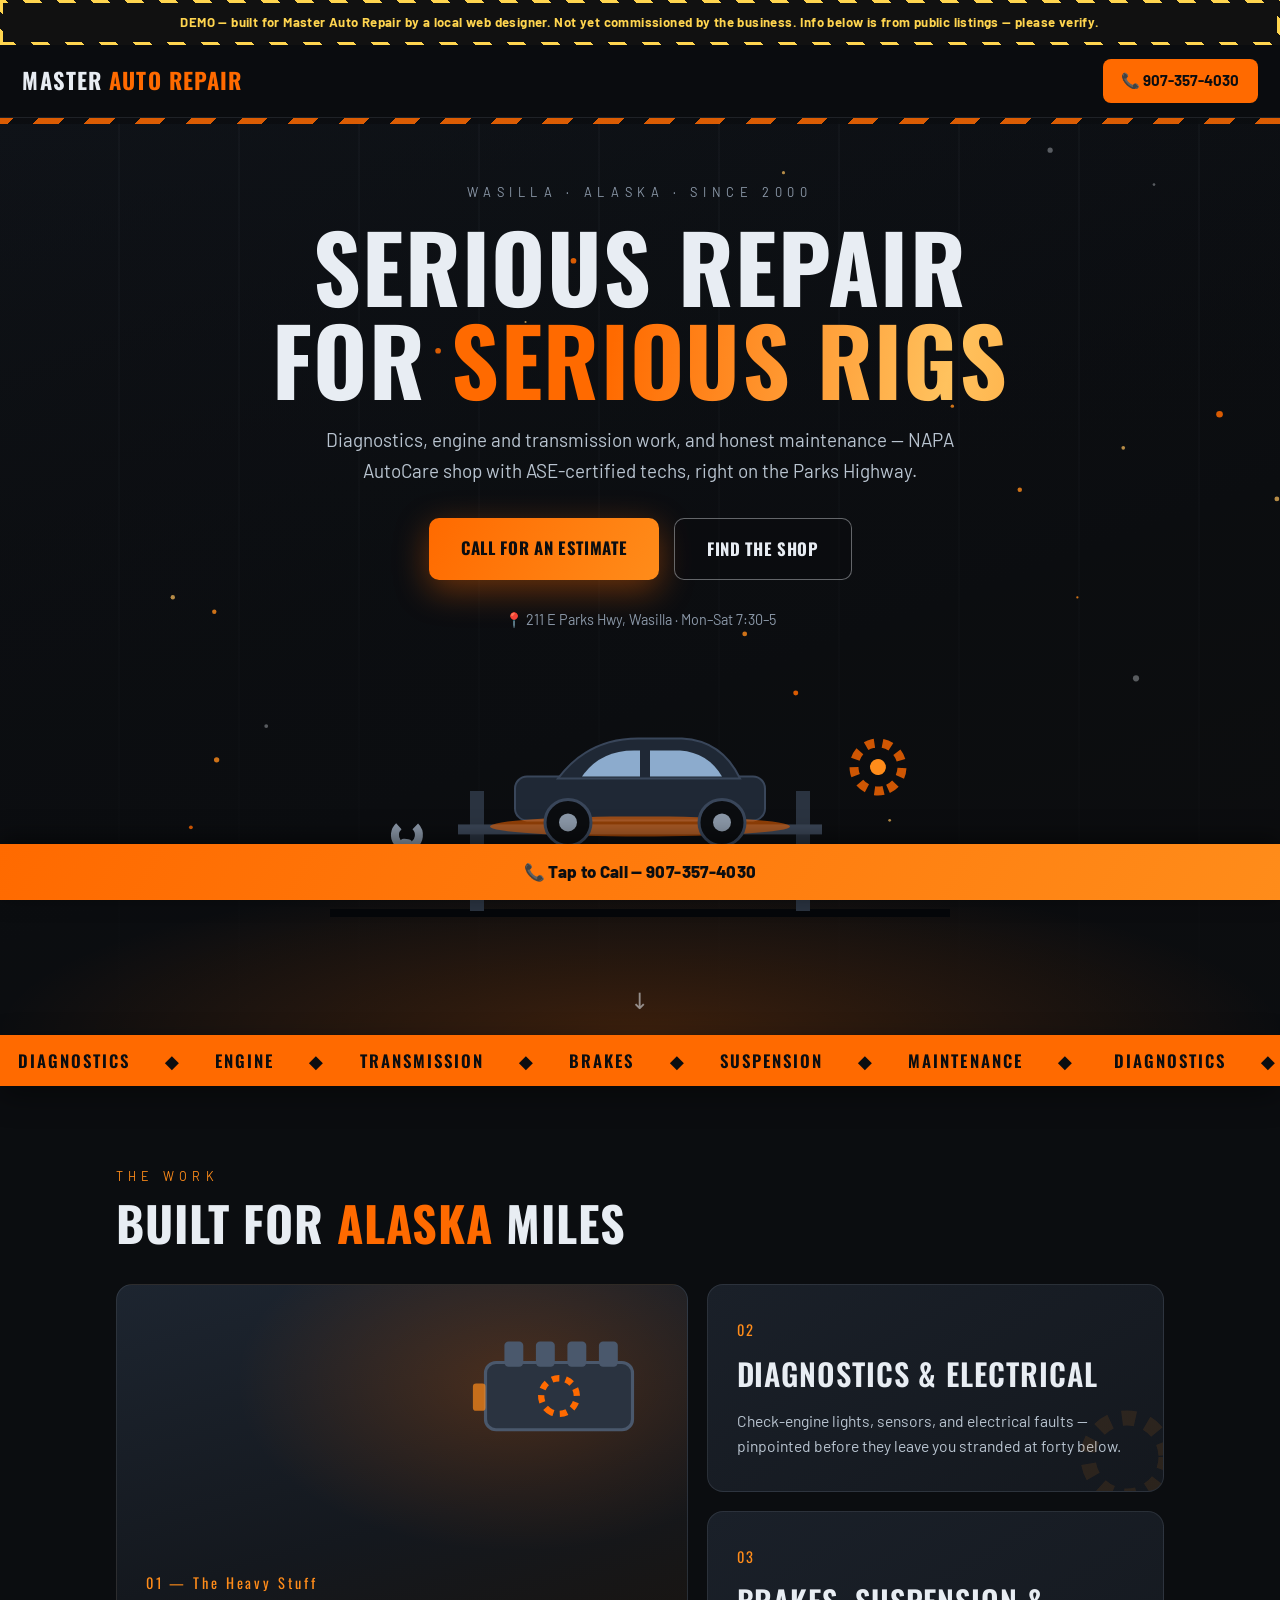
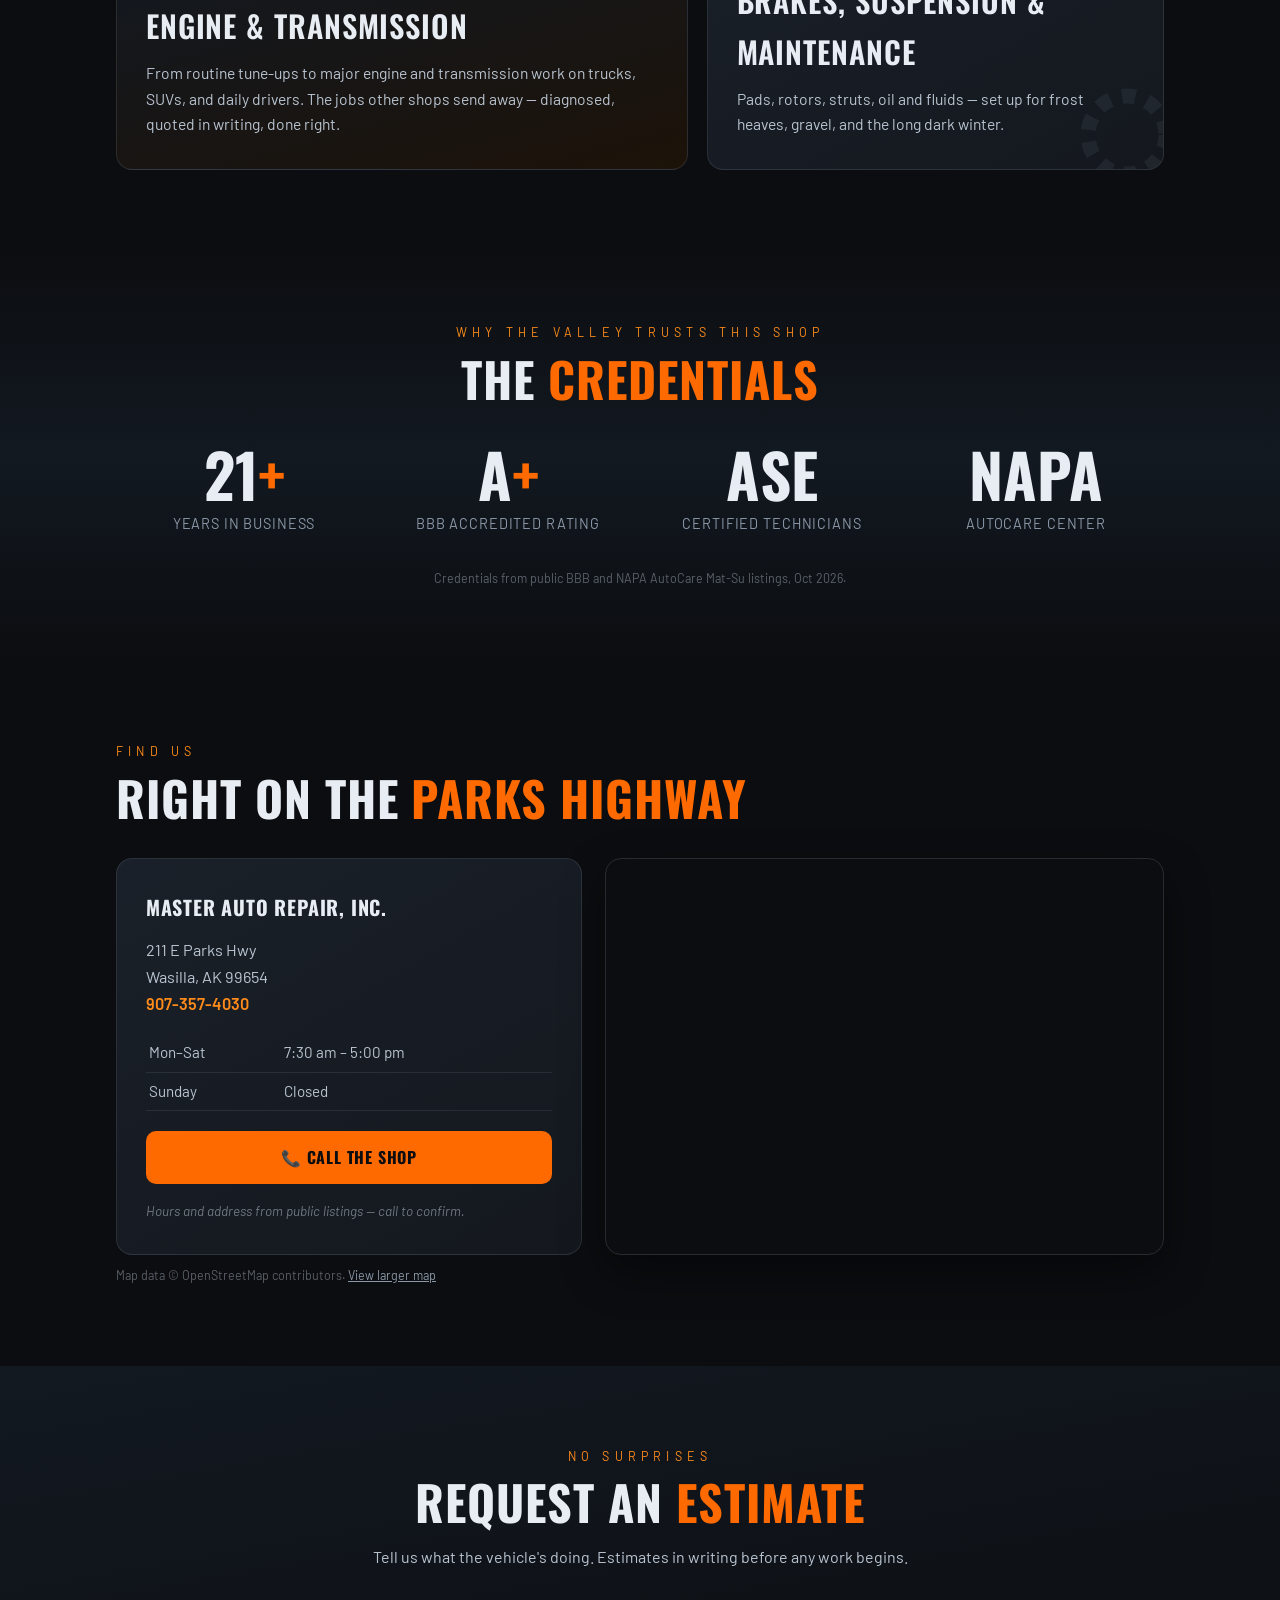
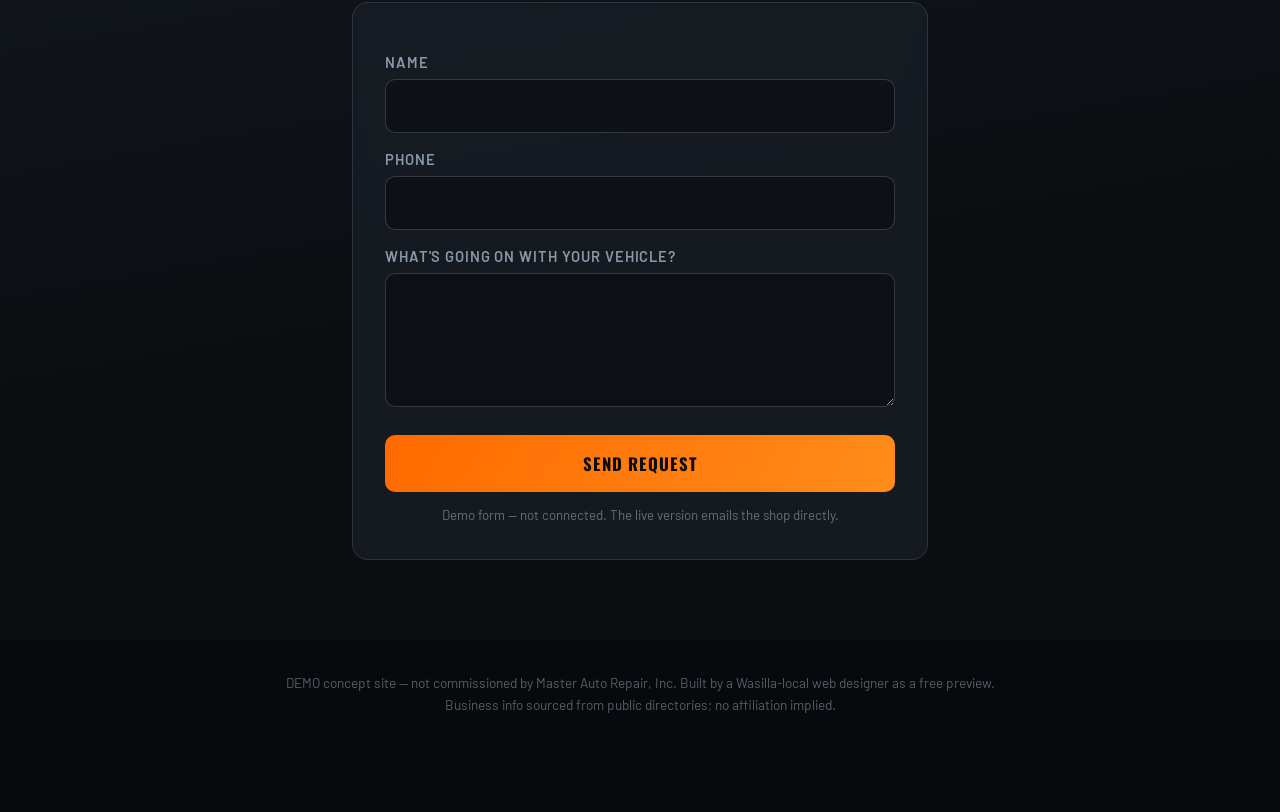
==== commit b856e727: "fix: straighten marquee band" ====
--- a/index.html
+++ b/index.html
@@ -61,7 +61,7 @@
 @keyframes bob{0%,100%{transform:translate(-50%,0)}50%{transform:translate(-50%,8px)}}
 
 /* marquee */
-.marquee{background:var(--ember);color:#0b0d10;overflow:hidden;white-space:nowrap;padding:.75rem 0;font-family:var(--display);font-weight:600;font-size:1.05rem;letter-spacing:.12em;transform:rotate(1.1deg) scale(1.02);margin:-1rem 0 0;position:relative;z-index:5;box-shadow:0 10px 30px rgba(0,0,0,.4);text-transform:uppercase}
+.marquee{background:var(--ember);color:#0b0d10;overflow:hidden;white-space:nowrap;padding:.75rem 0;font-family:var(--display);font-weight:600;font-size:1.05rem;letter-spacing:.12em;position:relative;z-index:5;box-shadow:0 10px 30px rgba(0,0,0,.4);text-transform:uppercase}
 .marquee-track{display:inline-block;animation:marquee 24s linear infinite}
 @media (prefers-reduced-motion: reduce){.marquee-track{animation:none}}
 .marquee span{margin:0 1.1rem}
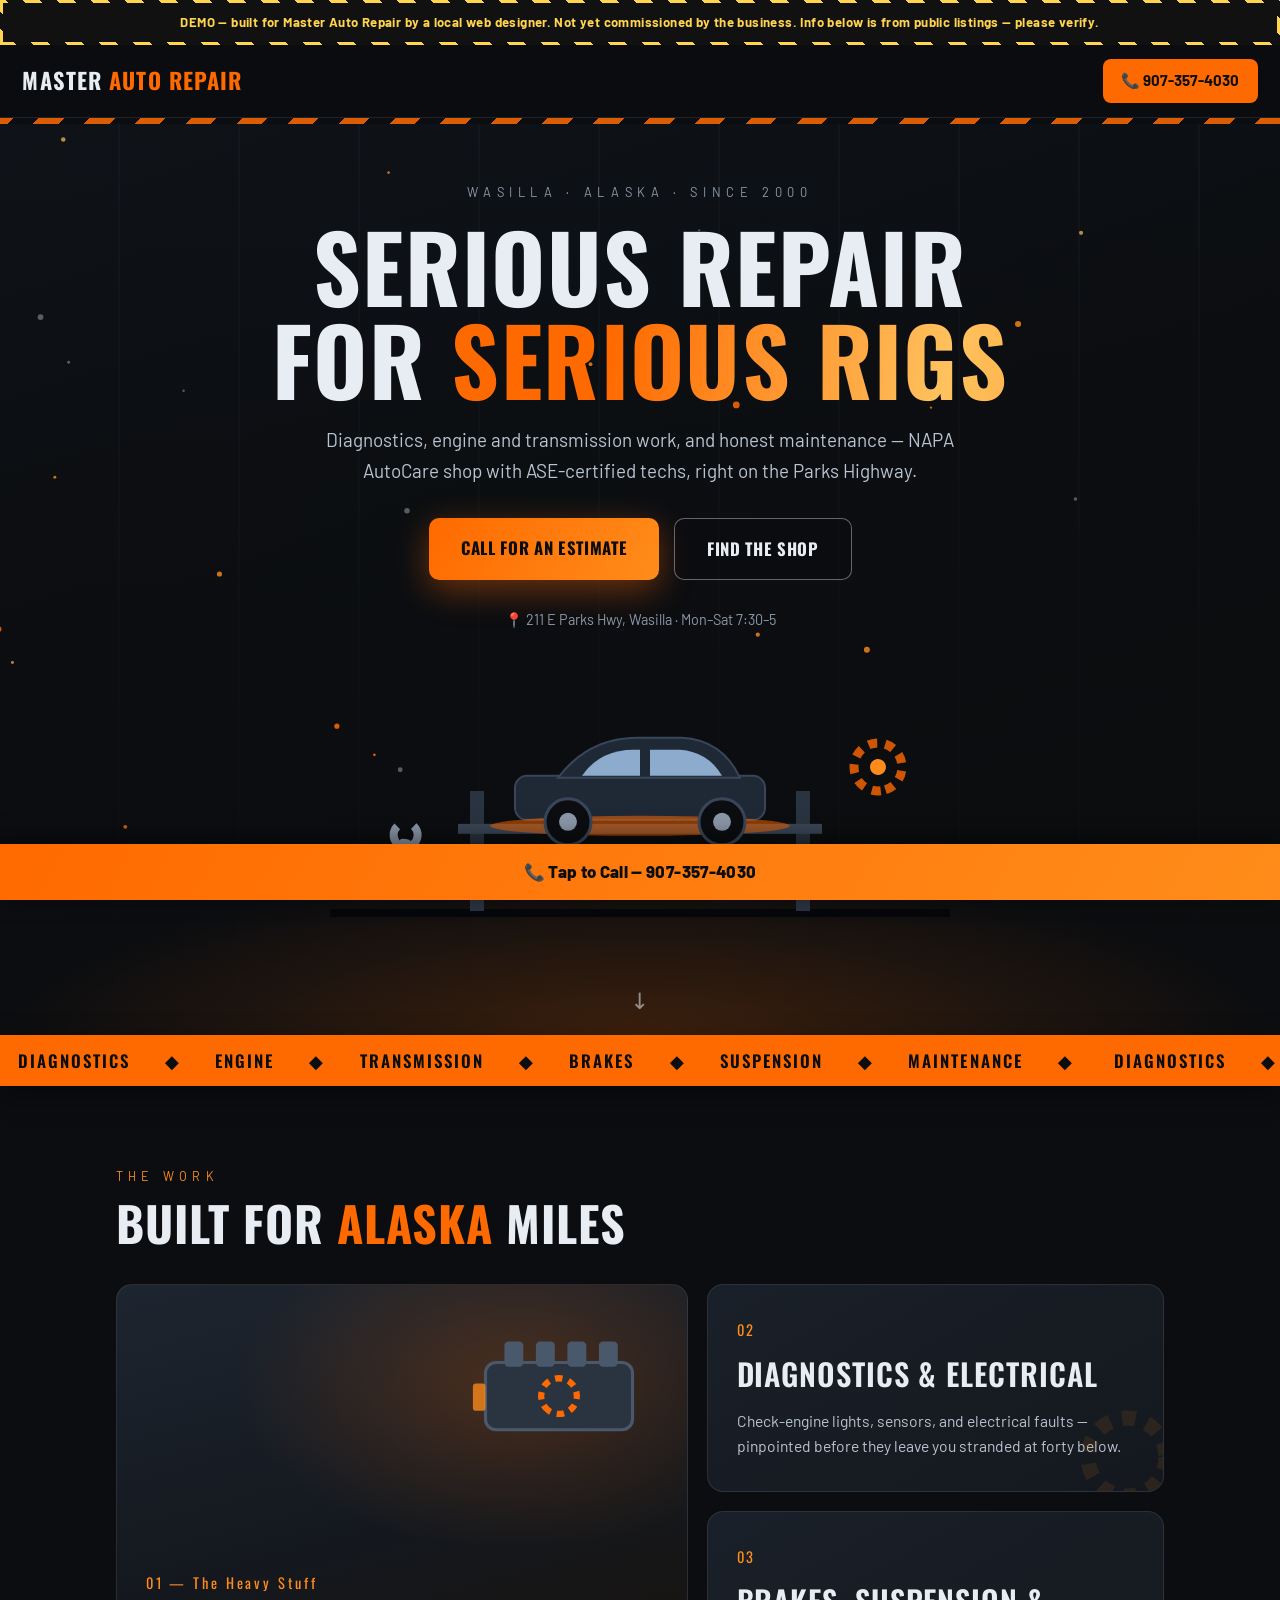
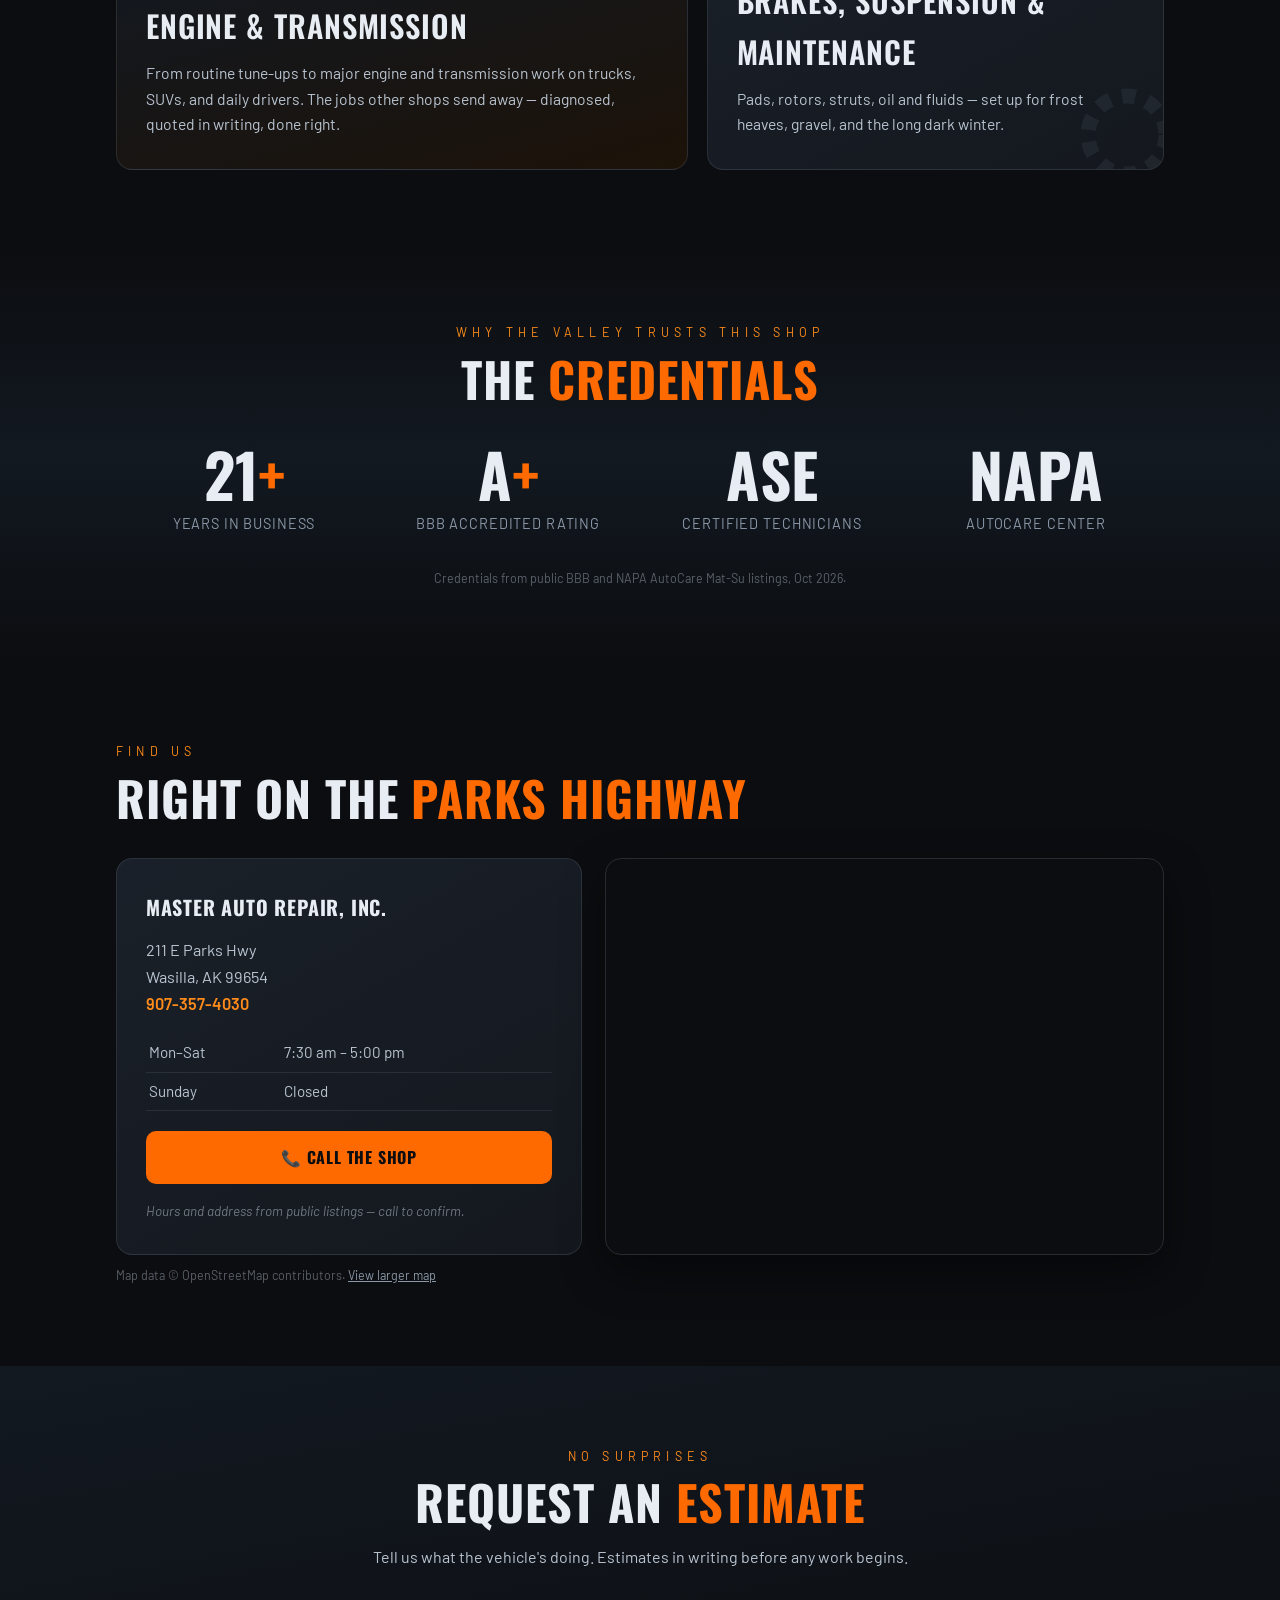
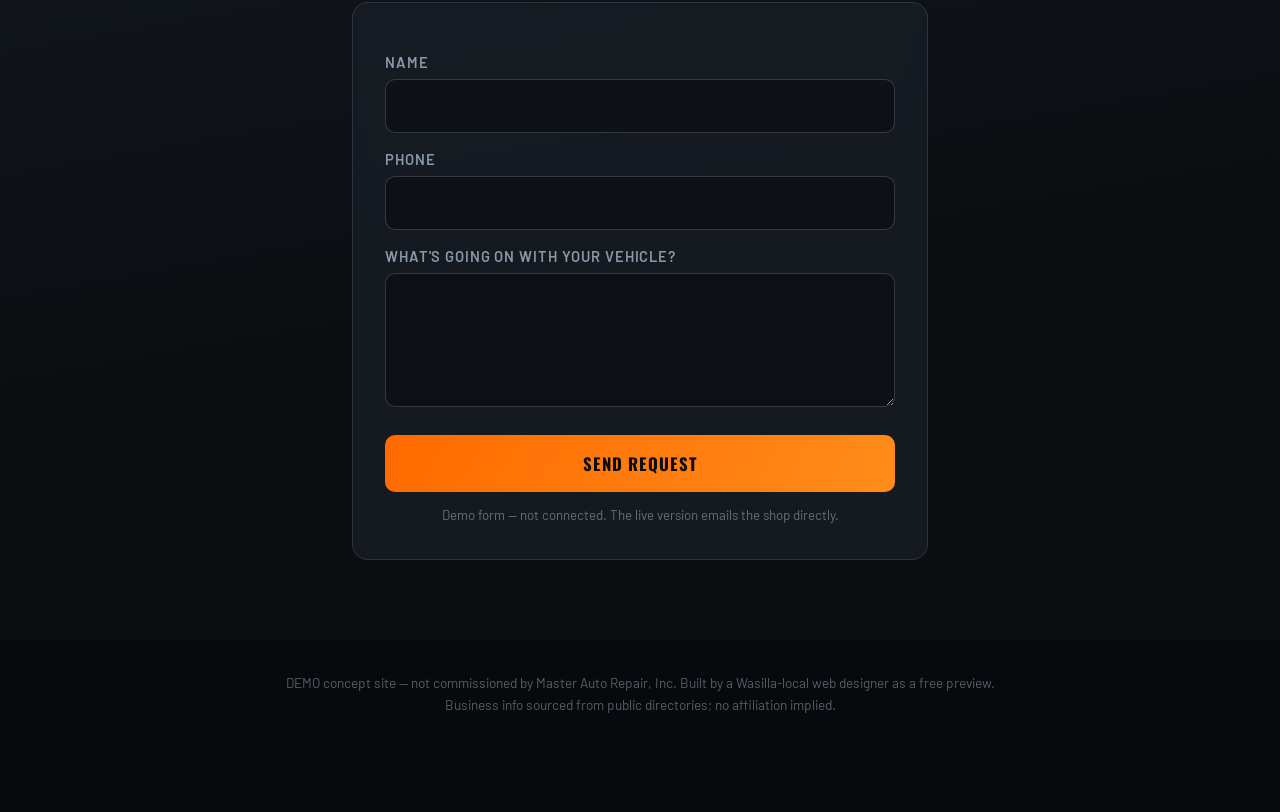
==== commit fc5f4a6a: "a11y: restore hero visibility under prefers-reduced-motion The blanket '*{animation:none!important}'" ====
--- a/index.html
+++ b/index.html
@@ -18,7 +18,10 @@
 }
 *{margin:0;padding:0;box-sizing:border-box}
 html{scroll-behavior:smooth}
-@media (prefers-reduced-motion: reduce){html{scroll-behavior:auto}*{animation:none!important;transition:none!important}}
+@media (prefers-reduced-motion: reduce){html{scroll-behavior:auto}*{animation:none!important;transition:none!important}
+/* entrance animations are the only thing that makes these visible; with animation
+   disabled they would stay at opacity:0 and the hero would render blank. */
+.kicker,.hero h1,.hero .sub,.cta-row,.hero .pin,.lift-stage,.reveal{opacity:1!important;transform:none!important}}
 body{font-family:var(--body);color:var(--mist);background:var(--carbon);line-height:1.65;overflow-x:hidden}
 ::selection{background:var(--ember);color:#fff}
 
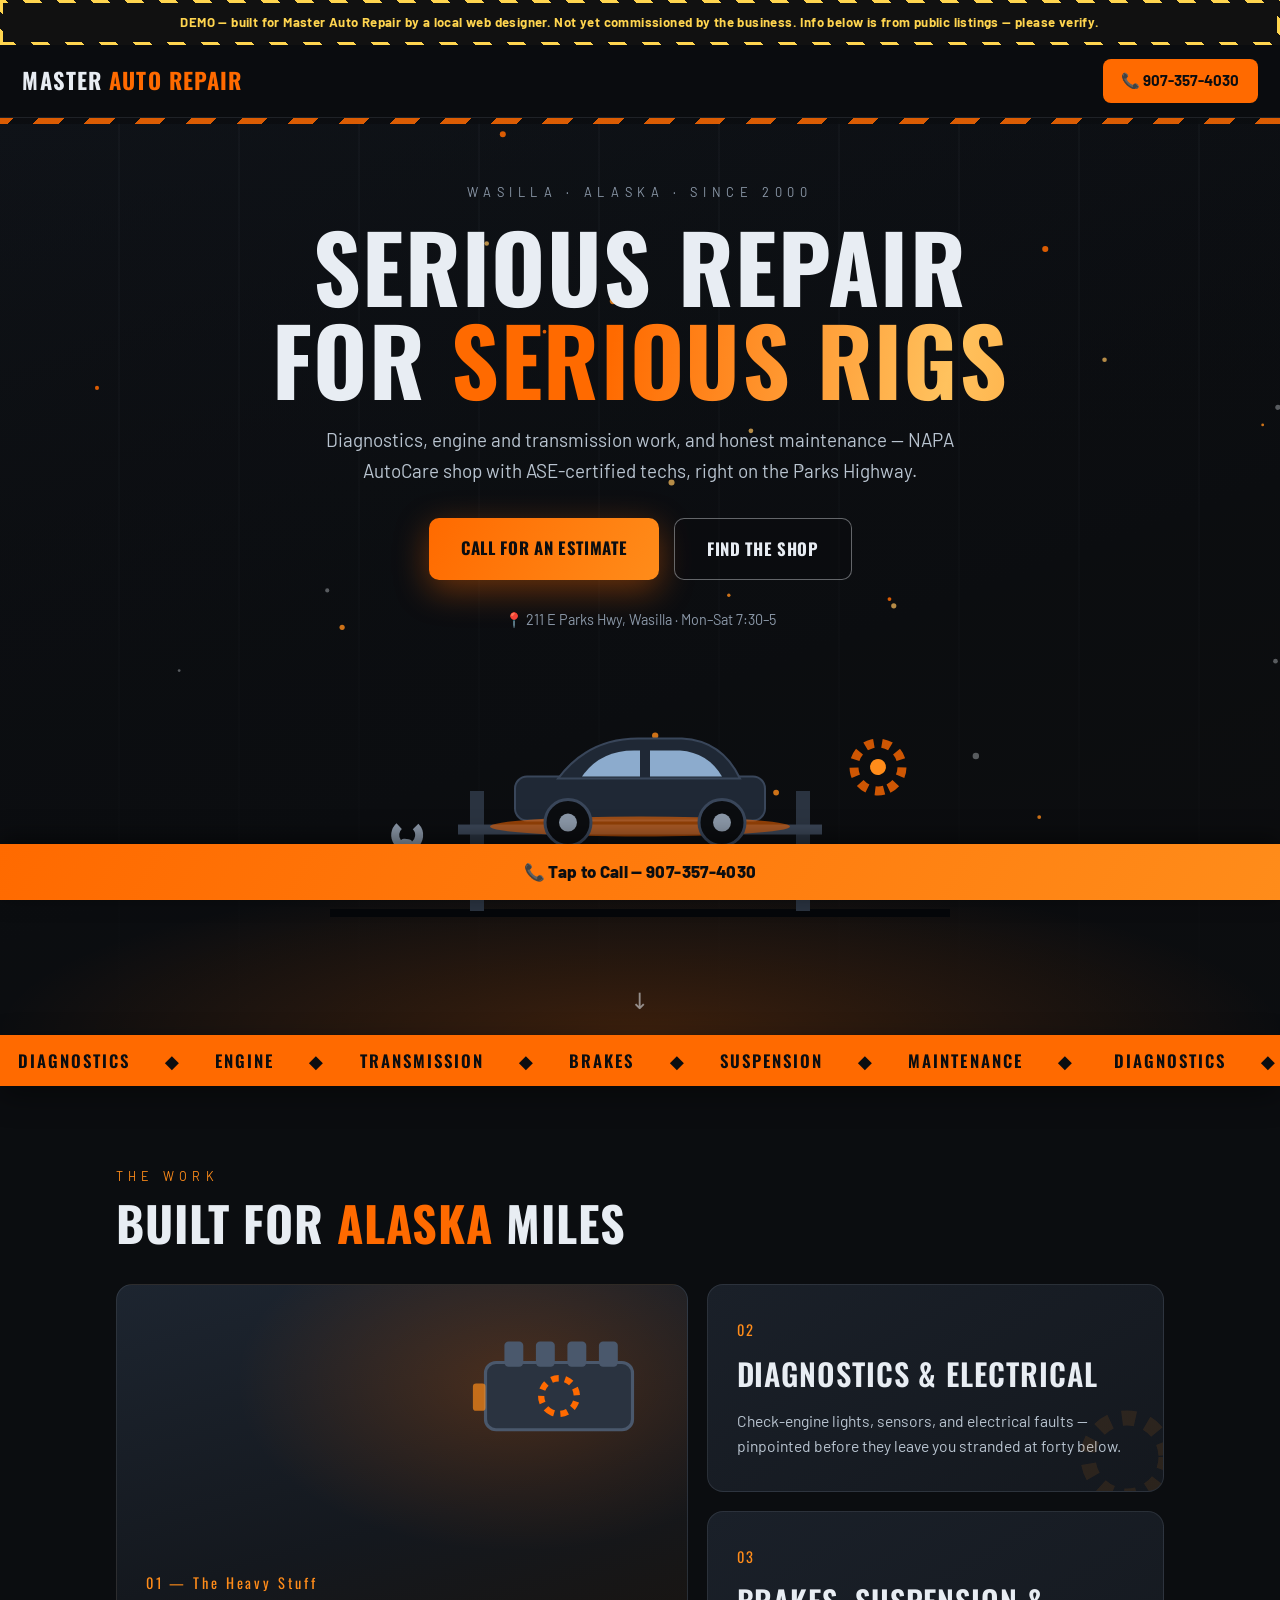
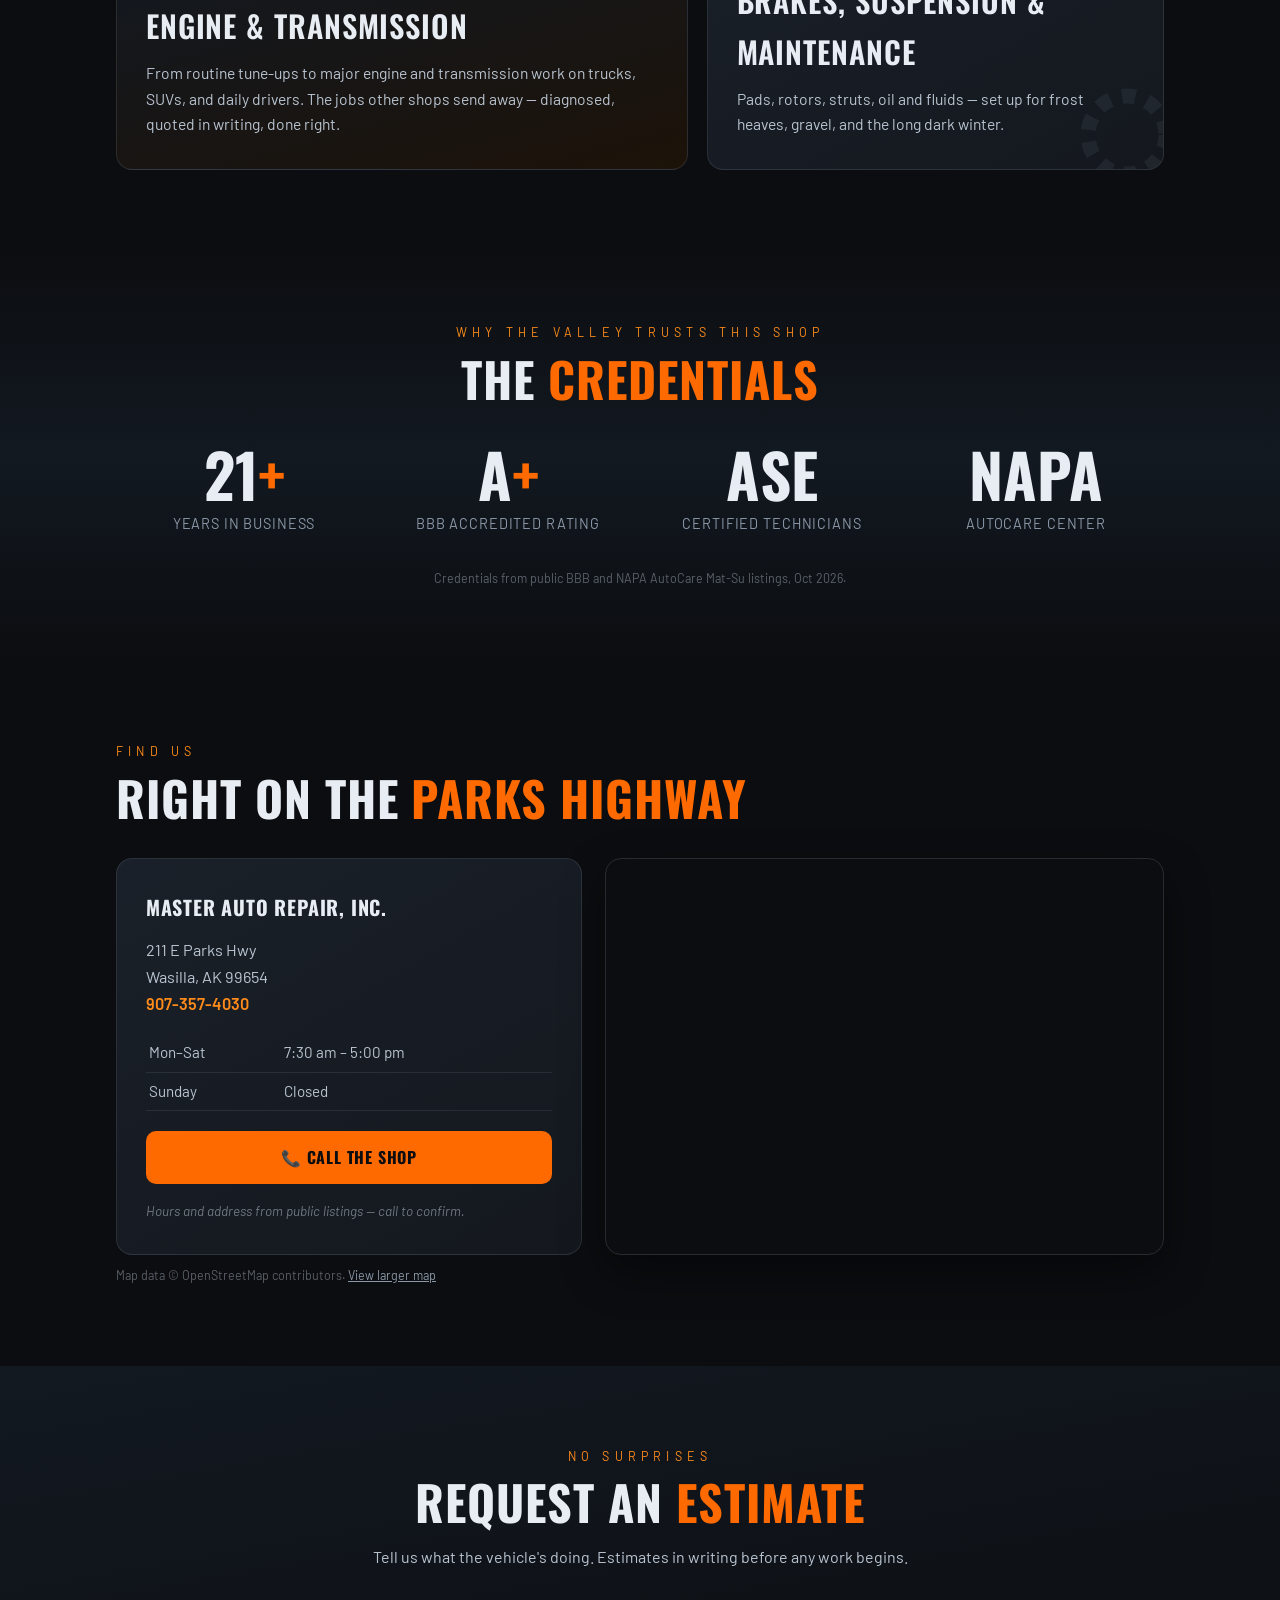
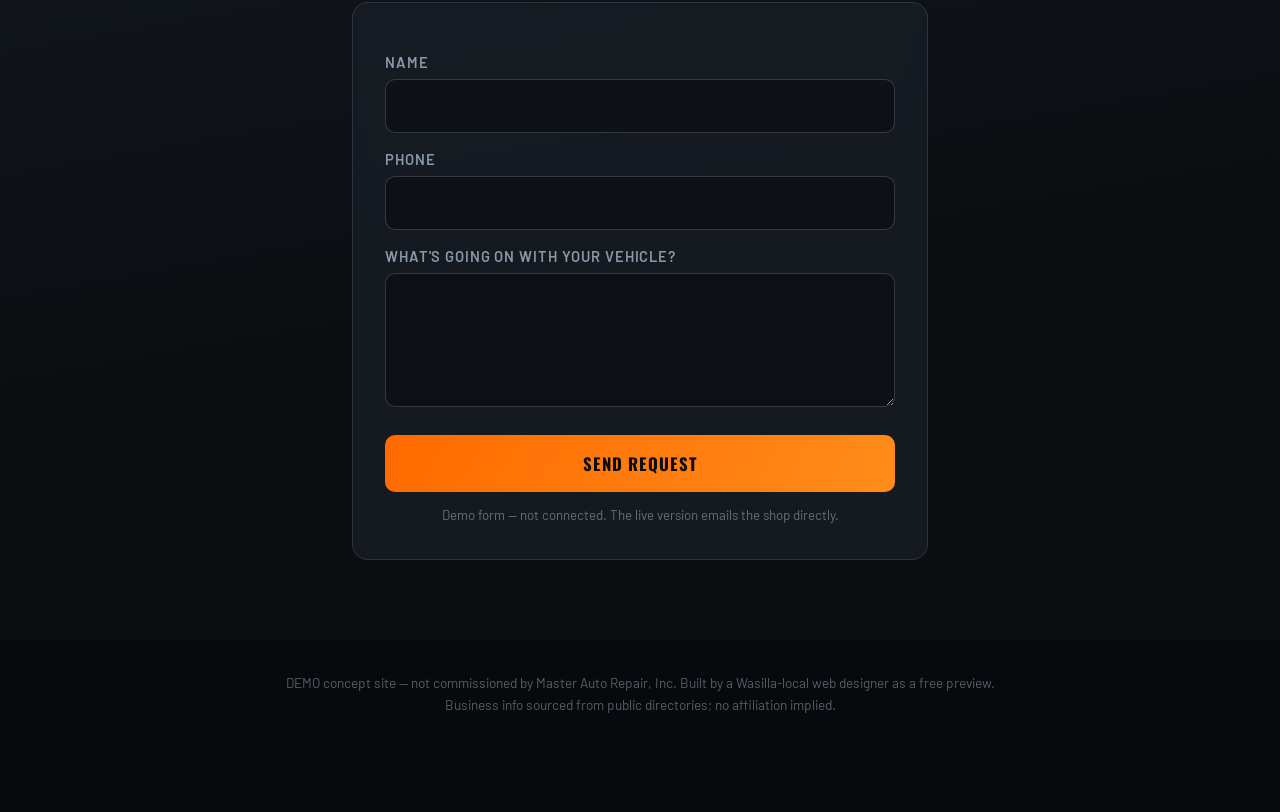
==== commit 944c9987: "Fix: hero address line sat under the fixed Tap-to-Call bar on phones At 390x844 the fixed .sticky-ca" ====
--- a/index.html
+++ b/index.html
@@ -12,6 +12,9 @@
 <link href="https://fonts.googleapis.com/css2?family=Oswald:wght@500;600;700&family=Barlow:wght@400;600;700&display=swap" rel="stylesheet">
 <style>
 :root{
+  /* height of the fixed Tap-to-Call bar at the bottom of the viewport;
+     used to keep the first view's bottom 56px of content out from under it */
+  --callbar-h:56px;
   --carbon:#0b0d10; --carbon2:#14181e; --panel:#1a2029; --steel:#8b98a8;
   --ember:#ff6a00; --ember-hot:#ff8c1a; --chrome:#e8edf3; --mist:#b9c4d0; --ok:#3ddc84;
   --display:'Oswald',Impact,sans-serif; --body:'Barlow',system-ui,sans-serif;
@@ -140,6 +143,18 @@
   .svc.feature{min-height:340px}
   .find-grid{grid-template-columns:1fr}
   section{padding:3.4rem 1.1rem}
+  /* --- Tap-to-Call bar clearance (phones only) -------------------------
+     .sticky-call is position:fixed, so the bottom var(--callbar-h) of the
+     first view is covered by the bar and is not usable space. The hero is
+     taller than what is left, which pushed its last line - the address -
+     under the bar. Shorten the hero's reserved height by the bar, pull its
+     top padding in by the same amount (never tighter than 1rem) and tighten
+     the two gaps above the address line. Measured clearance at 390x844 is
+     then >=15px even with the webfonts unavailable (fallback metrics run
+     taller). Desktop layout, colours and animation are untouched. */
+  .hero{min-height:calc(92vh - var(--callbar-h));padding-top:max(1rem,calc(4rem - var(--callbar-h)))}
+  .hero .sub{margin-bottom:1.4rem}
+  .hero .pin{margin-top:.8rem}
 }
 </style>
 </head>
@@ -149,7 +164,7 @@
 
 <header>
   <div class="logo">Master <span>Auto Repair</span></div>
-  <!-- JUAN: verify phone with owner before commissioning -->
+  <!-- TODO (studio): verify phone with owner before commissioning -->
   <a class="call-top" href="tel:+19073574030">📞 907-357-4030</a>
 </header>
 
@@ -239,7 +254,7 @@
       <svg class="gear" viewBox="0 0 80 80" aria-hidden="true"><circle cx="40" cy="40" r="26" fill="none" stroke="#8b98a8" stroke-width="10" stroke-dasharray="9 8"/></svg>
     </div>
   </div>
-  <!-- JUAN: confirm service list with owner — categories from Yelp/co-op listings, not verified claims -->
+  <!-- TODO (studio): confirm service list with owner — categories from Yelp/co-op listings, not verified claims -->
 </section>
 
 <div class="proof">
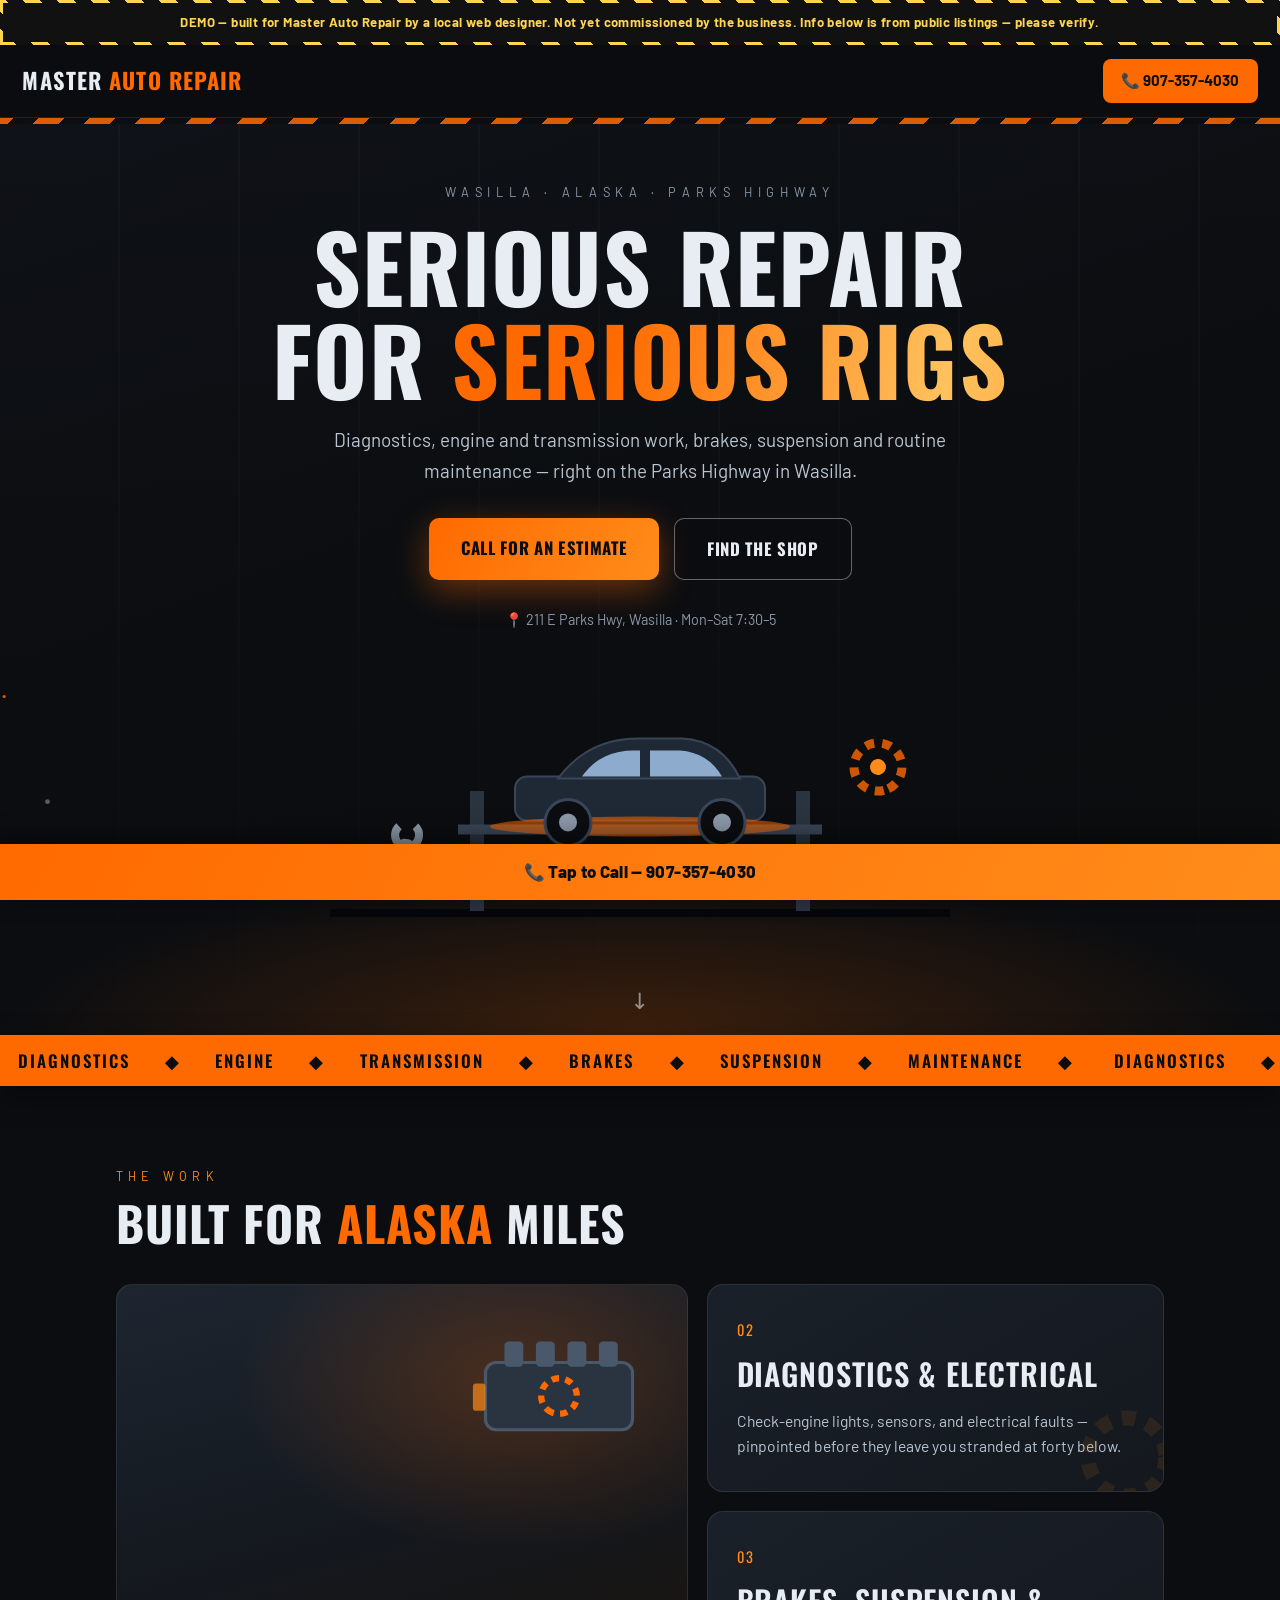
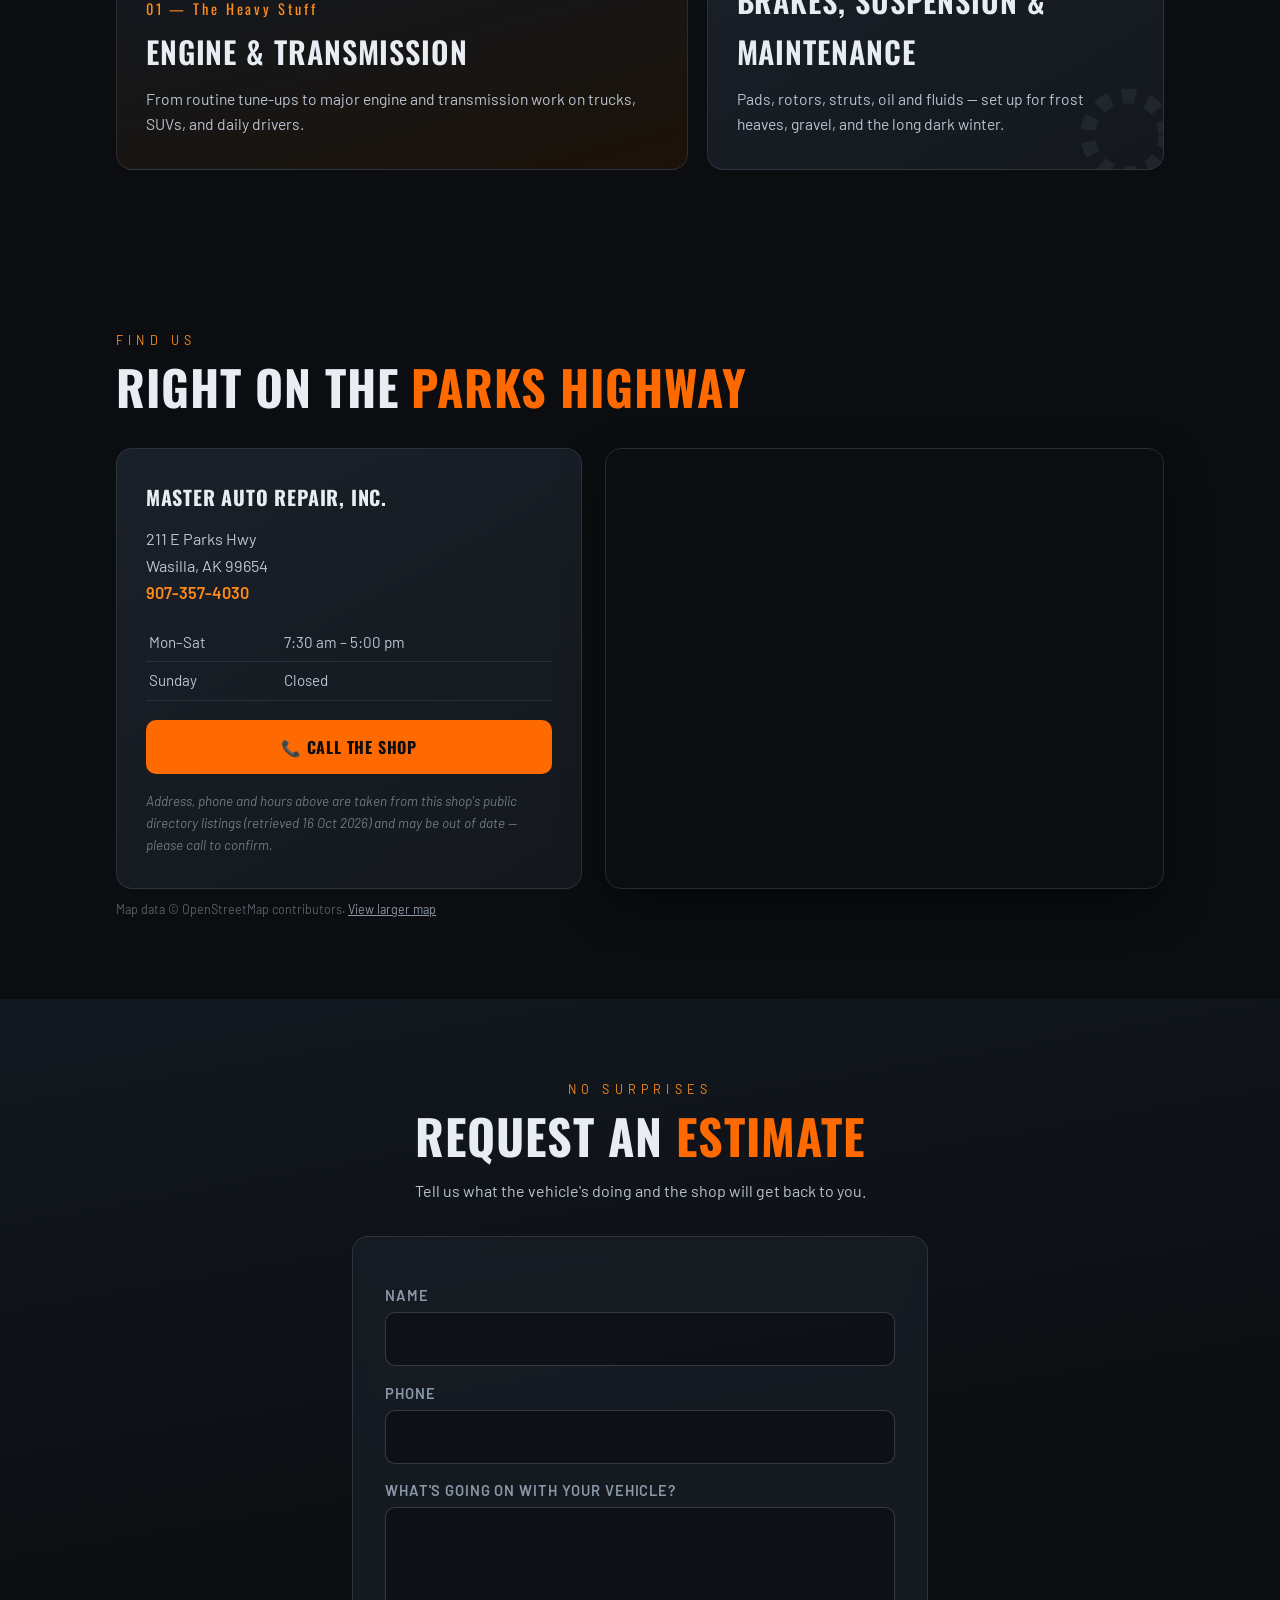
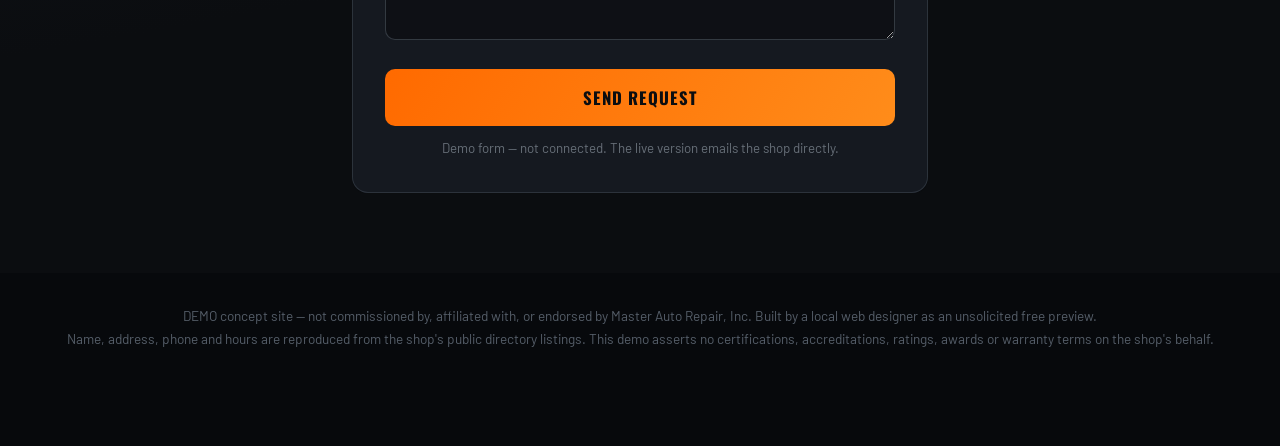
==== commit 3089b3b6: "Remove unverifiable third-party claims from the Master Auto Repair spec demo This is an UNSOLICITED " ====
--- a/index.html
+++ b/index.html
@@ -3,7 +3,7 @@
 <head>
 <meta charset="UTF-8">
 <meta name="viewport" content="width=device-width, initial-scale=1.0">
-<meta name="robots" content="noindex, nofollow"><!-- DEMO: keep noindex until commissioned -->
+<meta name="robots" content="noindex, nofollow">
 <title>Master Auto Repair — Auto Repair in Wasilla, AK | DEMO</title>
 <meta name="description" content="DEMO website concept for Master Auto Repair, Wasilla AK — professional auto repair and maintenance at 211 E Parks Hwy.">
 <meta name="theme-color" content="#0b0d10">
@@ -93,14 +93,6 @@
 .svc.feature .engine-art{position:absolute;top:1.6rem;right:1.4rem;width:min(50%,210px);animation:floaty 7s ease-in-out infinite}
 @keyframes floaty{0%,100%{transform:translateY(0) rotate(-1deg)}50%{transform:translateY(-10px) rotate(1.5deg)}}
 
-/* proof band — real credentials */
-.proof{max-width:none;background:linear-gradient(180deg,var(--carbon),#131921 50%,var(--carbon));text-align:center;padding:4.5rem 1.25rem}
-.proof-wrap{max-width:64rem;margin:2.5rem auto 0;display:grid;grid-template-columns:repeat(auto-fit,minmax(190px,1fr));gap:2rem}
-.proof-item .big{font-family:var(--display);font-weight:700;font-size:clamp(2.4rem,5.6vw,3.8rem);color:var(--chrome);line-height:1}
-.proof-item .big .accent{color:var(--ember)}
-.proof-item p{color:var(--steel);font-size:.9rem;margin-top:.45rem;letter-spacing:.06em;text-transform:uppercase}
-.proof-src{font-size:.78rem;color:rgba(185,196,208,.45);margin-top:2rem}
-
 /* find */
 .find-grid{display:grid;grid-template-columns:1fr 1.2fr;gap:1.4rem;margin-top:2.2rem;align-items:stretch}
 .find-card{border-radius:16px;padding:2rem 1.8rem;background:linear-gradient(150deg,var(--panel),var(--carbon2));border:1px solid rgba(139,152,168,.18)}
@@ -164,16 +156,15 @@
 
 <header>
   <div class="logo">Master <span>Auto Repair</span></div>
-  <!-- TODO (studio): verify phone with owner before commissioning -->
   <a class="call-top" href="tel:+19073574030">📞 907-357-4030</a>
 </header>
 
 <div class="hero">
   <div class="hazard" aria-hidden="true"></div>
   <canvas id="sparks" aria-hidden="true"></canvas>
-  <p class="kicker">Wasilla · Alaska · Since 2000</p>
+  <p class="kicker">Wasilla · Alaska · Parks Highway</p>
   <h1>Serious repair for <span class="ember">serious rigs</span></h1>
-  <p class="sub">Diagnostics, engine and transmission work, and honest maintenance — NAPA AutoCare shop with ASE-certified techs, right on the Parks Highway.</p>
+  <p class="sub">Diagnostics, engine and transmission work, brakes, suspension and routine maintenance — right on the Parks Highway in Wasilla.</p>
   <div class="cta-row">
     <a class="cta primary" data-magnet href="tel:+19073574030">Call for an Estimate</a>
     <a class="cta ghost" data-magnet href="#find">Find the Shop</a>
@@ -239,7 +230,7 @@
       </svg>
       <span class="num">01 — The Heavy Stuff</span>
       <h3>Engine &amp; Transmission</h3>
-      <p>From routine tune-ups to major engine and transmission work on trucks, SUVs, and daily drivers. The jobs other shops send away — diagnosed, quoted in writing, done right.</p>
+      <p>From routine tune-ups to major engine and transmission work on trucks, SUVs, and daily drivers.</p>
     </div>
     <div class="svc reveal d1">
       <span class="num">02</span>
@@ -254,20 +245,7 @@
       <svg class="gear" viewBox="0 0 80 80" aria-hidden="true"><circle cx="40" cy="40" r="26" fill="none" stroke="#8b98a8" stroke-width="10" stroke-dasharray="9 8"/></svg>
     </div>
   </div>
-  <!-- TODO (studio): confirm service list with owner — categories from Yelp/co-op listings, not verified claims -->
 </section>
-
-<div class="proof">
-  <p class="sec-kicker reveal">Why the Valley trusts this shop</p>
-  <h2 class="reveal">The <em>credentials</em></h2>
-  <div class="proof-wrap">
-    <div class="proof-item reveal"><div class="big"><span data-count="25" data-dec="0">0</span><span class="accent">+</span></div><p>years in business</p></div>
-    <div class="proof-item reveal d1"><div class="big">A<span class="accent">+</span></div><p>BBB accredited rating</p></div>
-    <div class="proof-item reveal d2"><div class="big">ASE</div><p>certified technicians</p></div>
-    <div class="proof-item reveal d2"><div class="big">NAPA</div><p>AutoCare center</p></div>
-  </div>
-  <p class="proof-src reveal">Credentials from public BBB and NAPA AutoCare Mat-Su listings, Oct 2026.</p>
-</div>
 
 <section id="find">
   <p class="sec-kicker reveal">Find Us</p>
@@ -283,23 +261,22 @@
       <div class="order-links">
         <a class="call" href="tel:+19073574030">📞 Call the Shop</a>
       </div>
-      <p class="note">Hours and address from public listings — call to confirm.</p>
+      <p class="note">Address, phone and hours above are taken from this shop's public directory listings (retrieved 16 Oct 2026) and may be out of date — please call to confirm.</p>
     </div>
     <div class="map-wrap reveal d1">
       <iframe title="Map — Master Auto Repair, 211 E Parks Hwy, Wasilla"
-        src="https://www.openstreetmap.org/export/embed.html?bbox=-149.4566%2C61.5762%2C-149.4366%2C61.5862&amp;layer=mapnik&amp;marker=61.5812%2C-149.4466"
+        src="https://www.openstreetmap.org/export/embed.html?bbox=-149.456228%2C61.575917%2C-149.436228%2C61.585917&amp;layer=mapnik&amp;marker=61.580917%2C-149.446228"
         loading="lazy" referrerpolicy="no-referrer-when-downgrade"></iframe>
     </div>
   </div>
-  <p class="map-note reveal">Map data © OpenStreetMap contributors. <a style="color:var(--steel)" href="https://www.openstreetmap.org/?mlat=61.5812&amp;mlon=-149.4466#map=16/61.5812/-149.4466" target="_blank" rel="noopener">View larger map</a></p>
+  <p class="map-note reveal">Map data © OpenStreetMap contributors. <a style="color:var(--steel)" href="https://www.openstreetmap.org/?mlat=61.580917&amp;mlon=-149.446228#map=16/61.580917/-149.446228" target="_blank" rel="noopener">View larger map</a></p>
 </section>
 
 <div class="estimate">
   <div class="est-inner">
     <p class="sec-kicker reveal">No surprises</p>
     <h2 class="reveal">Request an <em>estimate</em></h2>
-    <p class="reveal" style="color:var(--mist)">Tell us what the vehicle's doing. Estimates in writing before any work begins.</p>
-    <!-- DEMO: form disabled. On commission: action="https://formsubmit.co/OWNER_EMAIL" method="POST" -->
+    <p class="reveal" style="color:var(--mist)">Tell us what the vehicle's doing and the shop will get back to you.</p>
     <form class="reveal" onsubmit="alert('Demo form — not connected yet. On the live site this goes straight to the shop\'s email.');return false">
       <label for="n">Name</label><input id="n" name="name" required>
       <label for="p">Phone</label><input id="p" name="phone" type="tel" required>
@@ -311,8 +288,8 @@
 </div>
 
 <footer>
-  <p>DEMO concept site — not commissioned by Master Auto Repair, Inc. Built by a Wasilla-local web designer as a free preview.</p>
-  <p>Business info sourced from public directories; no affiliation implied.</p>
+  <p>DEMO concept site — not commissioned by, affiliated with, or endorsed by Master Auto Repair, Inc. Built by a local web designer as an unsolicited free preview.</p>
+  <p>Name, address, phone and hours are reproduced from the shop's public directory listings. This demo asserts no certifications, accreditations, ratings, awards or warranty terms on the shop's behalf.</p>
 </footer>
 
 <div class="sticky-call"><a href="tel:+19073574030">📞 Tap to Call — 907-357-4030</a></div>
@@ -323,15 +300,6 @@
 setTimeout(()=>document.querySelectorAll('.reveal').forEach(el=>el.classList.add('in')),3000);
 
 const mt=document.getElementById('mtrack');mt.innerHTML+=mt.innerHTML;
-
-const cio=new IntersectionObserver(es=>es.forEach(e=>{
-  if(!e.isIntersecting)return;cio.unobserve(e.target);
-  const el=e.target,target=parseFloat(el.dataset.count),dec=parseInt(el.dataset.dec||0),t0=performance.now();
-  const step=t=>{const p=Math.min((t-t0)/1400,1),ease=1-Math.pow(1-p,3);
-    el.textContent=(target*ease).toFixed(dec);if(p<1)requestAnimationFrame(step)};
-  requestAnimationFrame(step);
-}),{threshold:.4});
-document.querySelectorAll('[data-count]').forEach(el=>cio.observe(el));
 
 // ember sparks rising (reduced-motion aware)
 const rm=matchMedia('(prefers-reduced-motion: reduce)').matches;
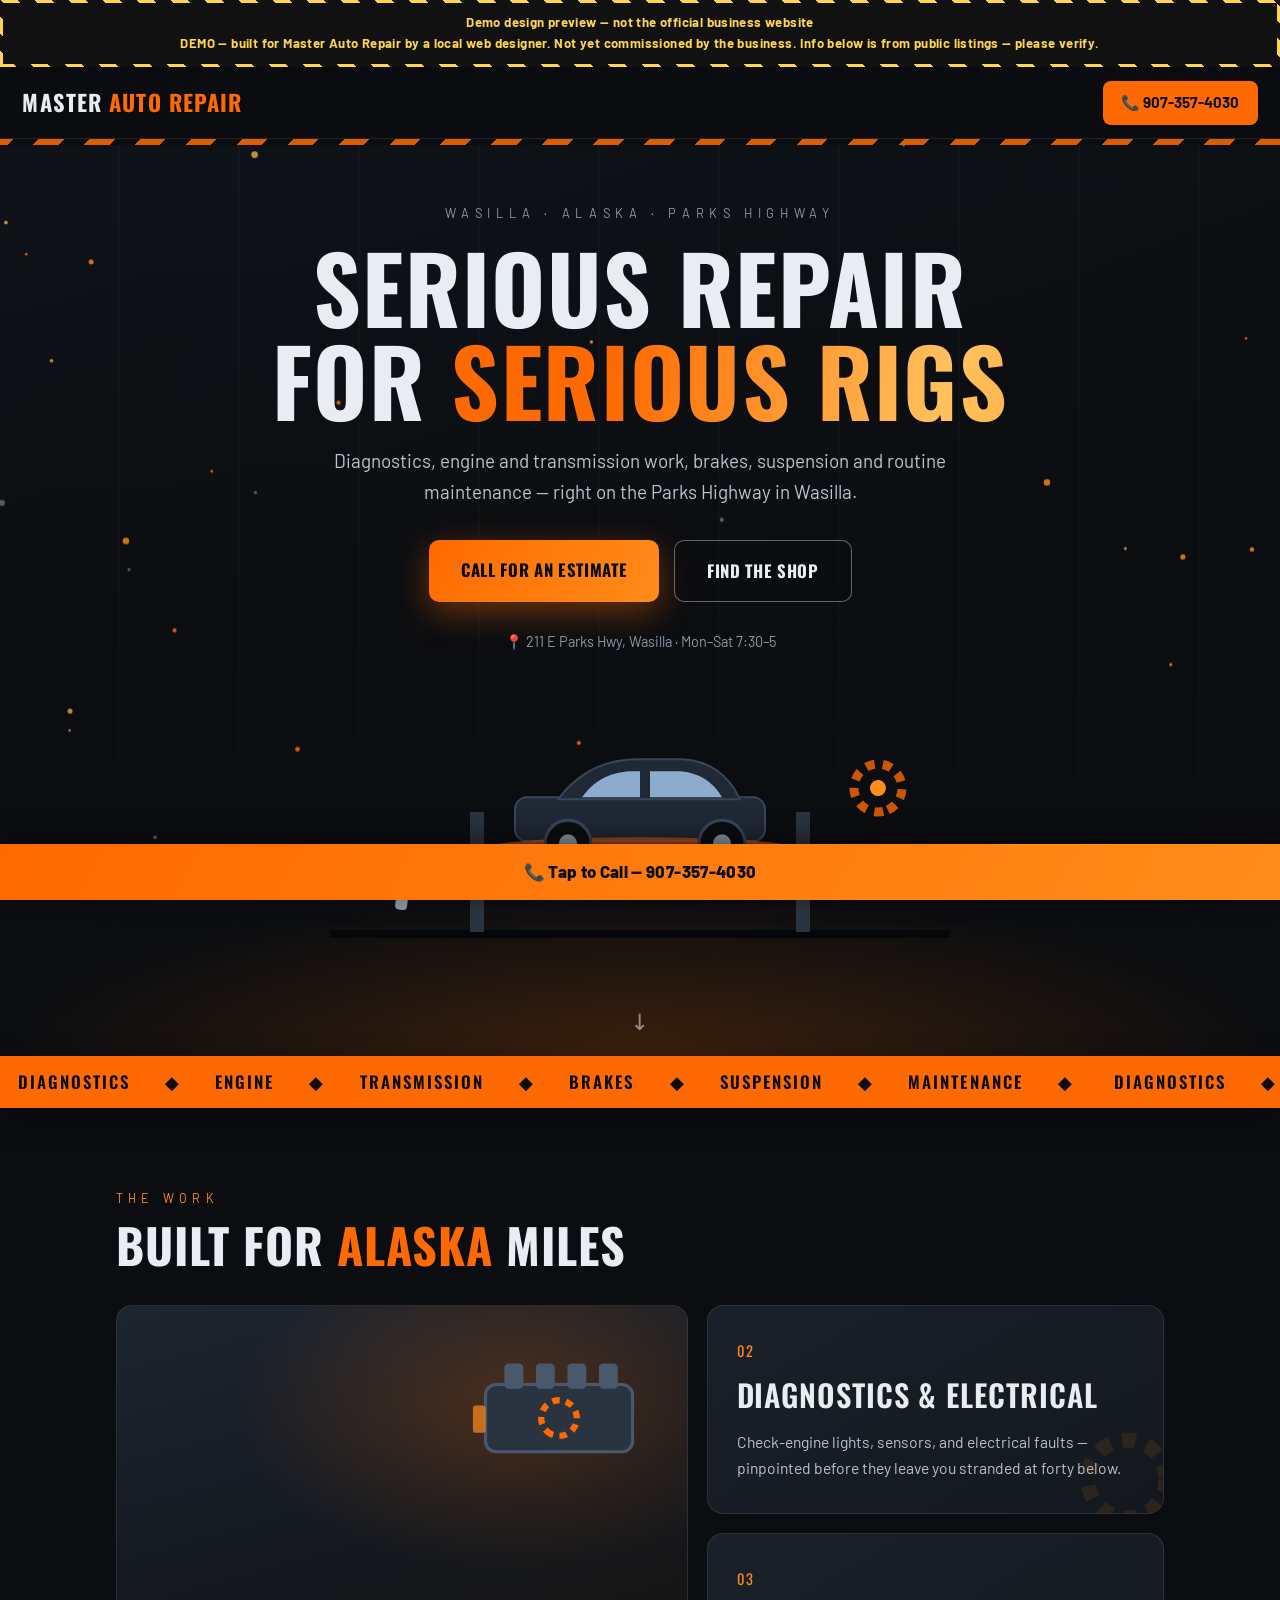
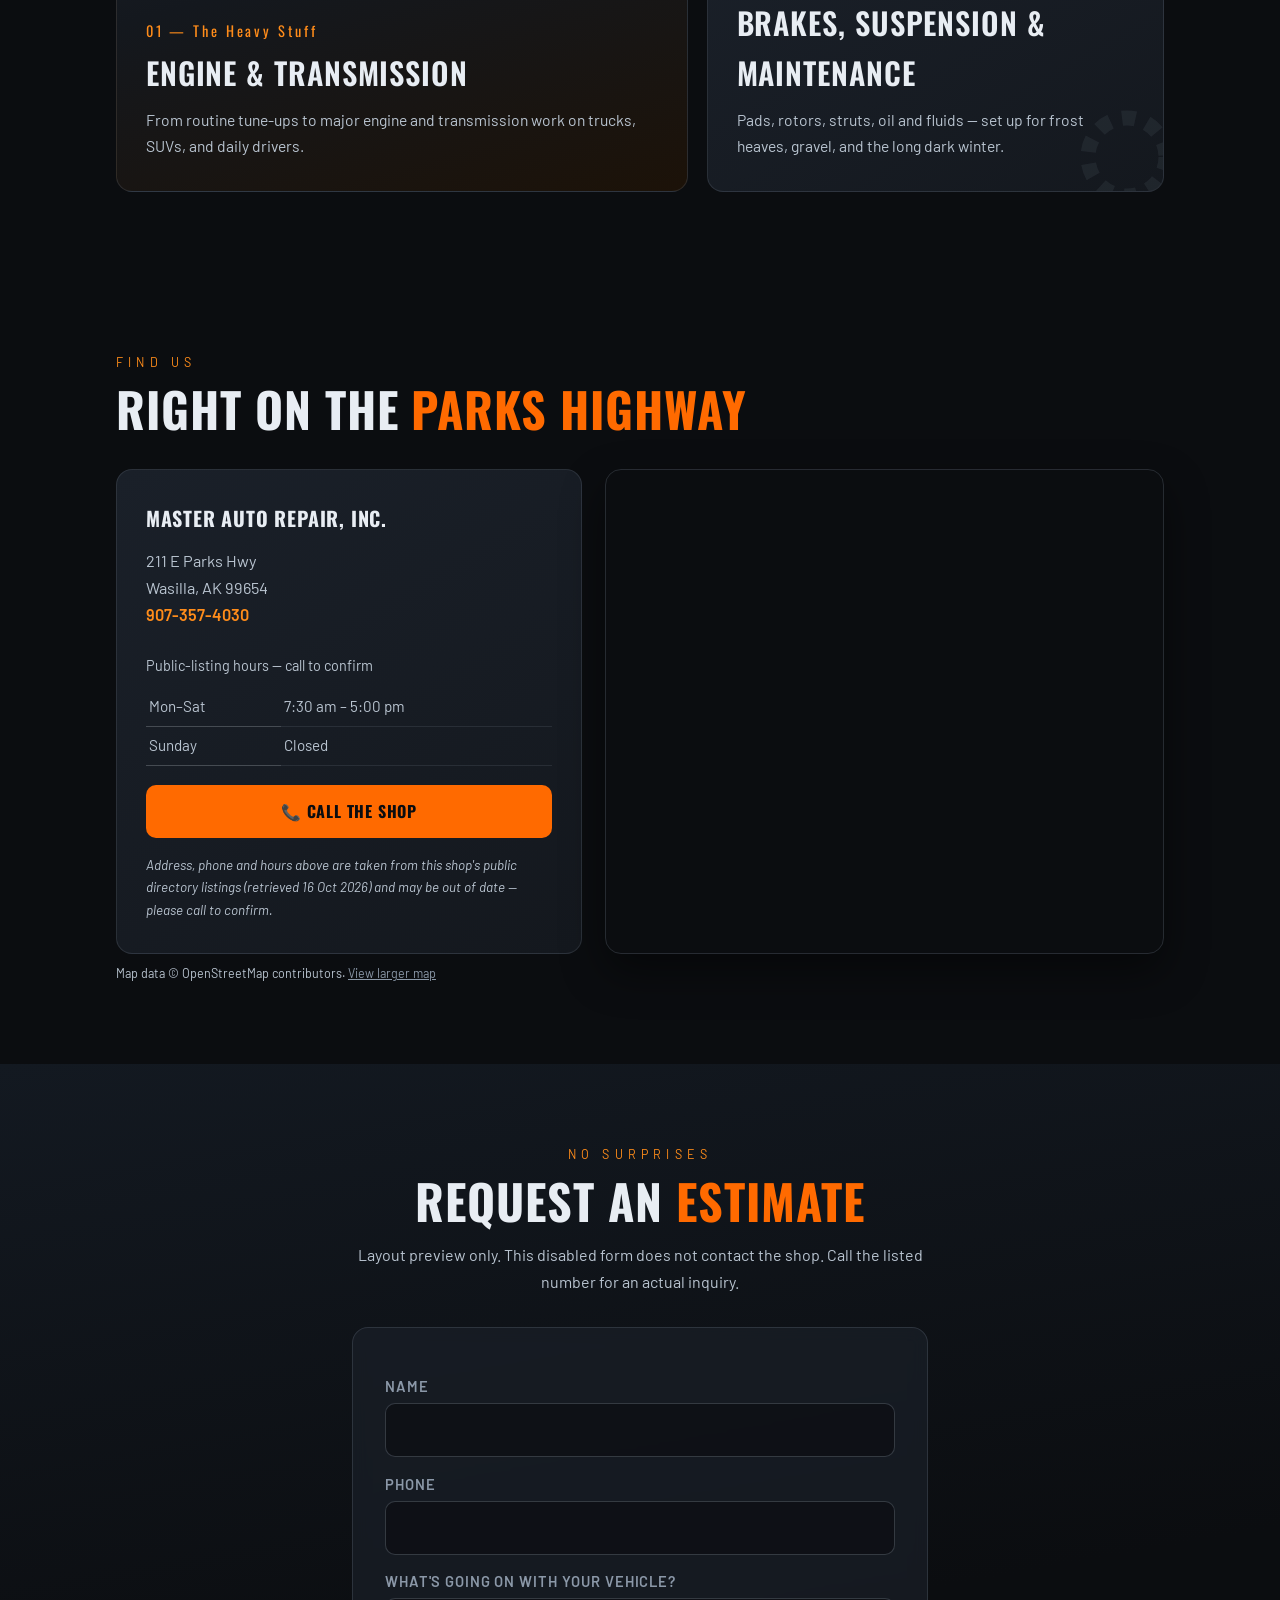
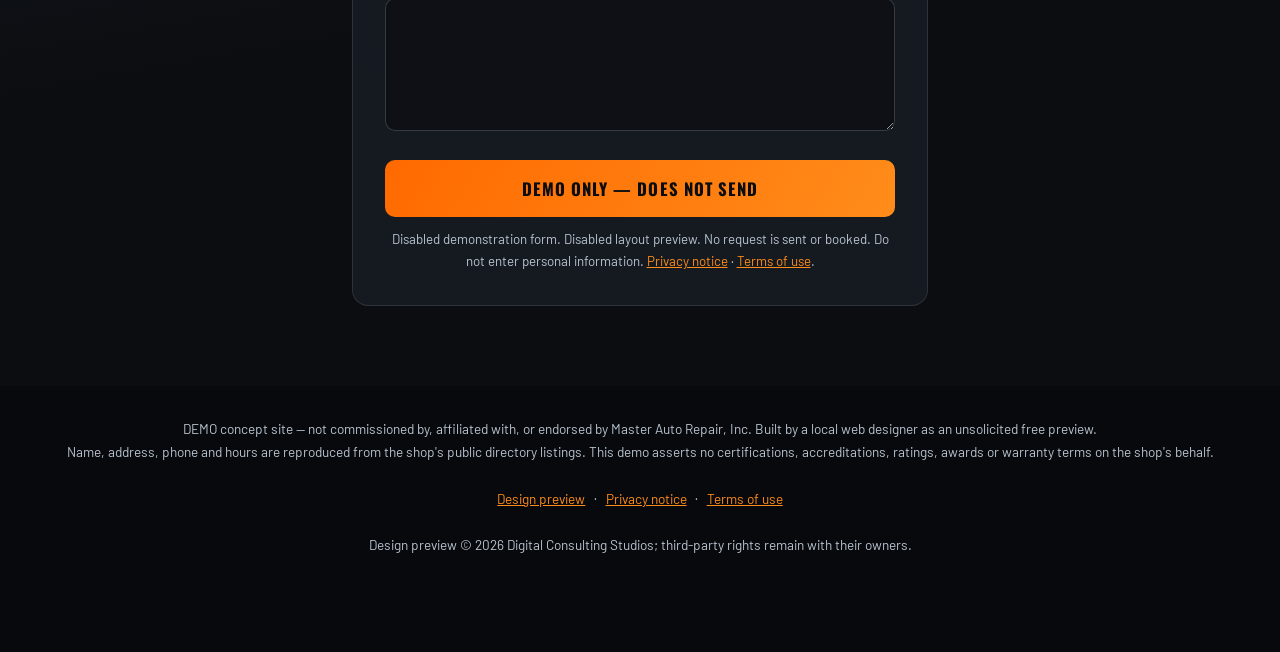
==== commit 101d5a18: "fix: add accurate demo policies and accessible disabled form" ====
--- a/index.html
+++ b/index.html
@@ -126,8 +126,8 @@
 .sticky-call{position:fixed;bottom:0;left:0;right:0;background:linear-gradient(120deg,var(--ember),var(--ember-hot));text-align:center;padding:.9rem;z-index:55;box-shadow:0 -6px 24px rgba(0,0,0,.5)}
 .sticky-call a{color:#0b0d10;font-weight:800;text-decoration:none;font-size:1.05rem;letter-spacing:.02em}
 
-.reveal{opacity:0;transform:translateY(30px);transition:opacity .8s ease,transform .8s ease}
-.reveal.in{opacity:1;transform:none}
+html.js .reveal{opacity:0;transform:translateY(30px);transition:opacity .8s ease,transform .8s ease}
+html.js .reveal.in{opacity:1;transform:none}
 .reveal.d1{transition-delay:.12s}.reveal.d2{transition-delay:.24s}
 
 @media (max-width:760px){
@@ -149,16 +149,20 @@
   .hero .pin{margin-top:.8rem}
 }
 </style>
+<link rel="stylesheet" href="compliance.css">
+<script>document.documentElement.classList.add("js");setTimeout(function(){document.querySelectorAll(".reveal").forEach(function(e){e.classList.add("in")})},2200);document.addEventListener("DOMContentLoaded",function(){if(matchMedia("(prefers-reduced-motion: reduce)").matches){document.querySelectorAll("svg").forEach(function(s){if(s.pauseAnimations)s.pauseAnimations()})}});</script>
 </head>
 <body>
-
-<div class="demo-banner"><p>DEMO — built for Master Auto Repair by a local web designer. Not yet commissioned by the business. Info below is from public listings — please verify.</p></div>
+<a class="skip-link" href="#main">Skip to content</a>
+
+<div class="demo-banner"><p>Demo design preview — not the official business website<br>DEMO — built for Master Auto Repair by a local web designer. Not yet commissioned by the business. Info below is from public listings — please verify.</p></div>
 
 <header>
   <div class="logo">Master <span>Auto Repair</span></div>
   <a class="call-top" href="tel:+19073574030">📞 907-357-4030</a>
 </header>
 
+<main id="main">
 <div class="hero">
   <div class="hazard" aria-hidden="true"></div>
   <canvas id="sparks" aria-hidden="true"></canvas>
@@ -254,9 +258,9 @@
     <div class="find-card reveal">
       <h3>Master Auto Repair, Inc.</h3>
       <p class="addr">211 E Parks Hwy<br>Wasilla, AK 99654<br><a href="tel:+19073574030">907-357-4030</a></p>
-      <table class="hours">
-        <tr><td>Mon–Sat</td><td>7:30 am – 5:00 pm</td></tr>
-        <tr><td>Sunday</td><td>Closed</td></tr>
+      <table class="hours"><caption>Public-listing hours — call to confirm</caption>
+        <tr><th scope="row">Mon–Sat</th><td>7:30 am – 5:00 pm</td></tr>
+        <tr><th scope="row">Sunday</th><td>Closed</td></tr>
       </table>
       <div class="order-links">
         <a class="call" href="tel:+19073574030">📞 Call the Shop</a>
@@ -276,20 +280,22 @@
   <div class="est-inner">
     <p class="sec-kicker reveal">No surprises</p>
     <h2 class="reveal">Request an <em>estimate</em></h2>
-    <p class="reveal" style="color:var(--mist)">Tell us what the vehicle's doing and the shop will get back to you.</p>
-    <form class="reveal" onsubmit="alert('Demo form — not connected yet. On the live site this goes straight to the shop\'s email.');return false">
-      <label for="n">Name</label><input id="n" name="name" required>
-      <label for="p">Phone</label><input id="p" name="phone" type="tel" required>
-      <label for="m">What's going on with your vehicle?</label><textarea id="m" name="message" rows="4" required></textarea>
-      <button type="submit">Send Request</button>
-      <small>Demo form — not connected. The live version emails the shop directly.</small>
+    <p class="reveal" style="color:var(--mist)">Layout preview only. This disabled form does not contact the shop. Call the listed number for an actual inquiry.</p>
+    <form class="reveal" aria-describedby="demo-form-note" onsubmit="return false">
+      <label for="n">Name</label><input disabled id="n" name="name" required>
+      <label for="p">Phone</label><input disabled id="p" name="phone" type="tel" required>
+      <label for="m">What's going on with your vehicle?</label><textarea disabled id="m" name="message" rows="4" required></textarea>
+      <button disabled type="submit">Demo only — does not send</button>
+      <small id="demo-form-note">Disabled demonstration form. Disabled layout preview. No request is sent or booked. Do not enter personal information. <a href="privacy.html">Privacy notice</a> · <a href="terms.html">Terms of use</a>.</small>
     </form>
   </div>
 </div>
 
+</main>
 <footer>
   <p>DEMO concept site — not commissioned by, affiliated with, or endorsed by Master Auto Repair, Inc. Built by a local web designer as an unsolicited free preview.</p>
   <p>Name, address, phone and hours are reproduced from the shop's public directory listings. This demo asserts no certifications, accreditations, ratings, awards or warranty terms on the shop's behalf.</p>
+<nav class="legal-nav" aria-label="Preview policies"><a href="index.html">Design preview</a> · <a href="privacy.html">Privacy notice</a> · <a href="terms.html">Terms of use</a></nav><p>Design preview © 2026 Digital Consulting Studios; third-party rights remain with their owners.</p>
 </footer>
 
 <div class="sticky-call"><a href="tel:+19073574030">📞 Tap to Call — 907-357-4030</a></div>
--- a/compliance.css
+++ b/compliance.css
@@ -0,0 +1,29 @@
+/* Scoped mechanical accessibility and policy additions; retain original design. */
+:root{--legal-bg:#0b0d10;--legal-panel:#1a2029;--legal-text:#b9c4d0;--legal-link:#ff8c1a;--legal-muted:#b9c4d0}
+html{scroll-padding-top:7rem;scroll-padding-bottom:5rem}
+:where(a,button,input,textarea,[tabindex]):focus-visible{outline:3px solid #ffd54f!important;outline-offset:4px!important;box-shadow:0 0 0 6px #101820!important}
+a{color:var(--legal-link)}
+.skip-link{position:fixed;top:8px;left:8px;z-index:200;transform:translateY(-200%);padding:.7rem 1rem;background:#111;color:#ffd54f;font:700 1rem system-ui}
+.skip-link:focus{transform:none}
+.legal-nav{margin:1rem auto;line-height:2.5}
+.legal-nav a,.legal-footer a{display:inline-block;padding:.15rem .35rem;text-decoration:underline}
+footer,.menu-note,.proof-src,.map-note,.find-card .note,.cat-inner small,.est-inner small{color:var(--legal-muted)}
+small a{text-decoration:underline}
+input:disabled,textarea:disabled,button:disabled{opacity:1;cursor:not-allowed;-webkit-text-fill-color:currentColor}
+#petals,#sparks{width:100%;height:100%;max-width:100%}
+.hours caption{text-align:left;color:var(--legal-muted);font-size:.9rem;padding:.6rem 0}
+.hours th{text-align:left;font-weight:400;padding:.4rem .2rem;border-bottom:1px solid #454b52;font-size:.95rem}
+@media (max-width:480px){header{padding:.8rem 1rem;flex-wrap:wrap}.call-top{flex-shrink:0}}
+@media (prefers-reduced-motion:reduce){html.js .reveal{opacity:1!important;transform:none!important}.cursor-dot,.cursor-glow{display:none}.story-wrap{height:auto}.story-stage{position:relative;height:auto;min-height:0;padding:3rem 0}.story-svg .lyr,.story-svg .steam-g,.story-cap{opacity:1!important;transform:none!important}.story-hint{display:none}}
+.policy-page{margin:0;color:var(--legal-text);background:var(--legal-bg);font:1rem/1.7 system-ui,sans-serif}
+.policy-page *{box-sizing:border-box}
+.policy-page .demo-banner{padding:3px;background:repeating-linear-gradient(45deg,#ffd54f,#ffd54f 12px,#111 12px,#111 24px)}
+.policy-page .demo-banner p{margin:0;background:#111;color:#ffd54f;text-align:center;font-weight:700;font-size:.85rem;padding:.7rem}
+.policy-header{position:static;display:block;padding:1rem 1.25rem;background:var(--legal-panel)}
+.policy-content{max-width:52rem;margin:0 auto;padding:2.5rem 1.25rem}
+.policy-content h1{font-size:clamp(2rem,6vw,3rem);line-height:1.2}
+.policy-content h2{font-size:1.35rem;line-height:1.4;margin:2rem 0 .5rem}
+.policy-content p{margin:0 0 1rem}
+.policy-content a{overflow-wrap:anywhere}
+.policy-page .legal-footer{padding:1.5rem 1.25rem;background:var(--legal-panel);color:var(--legal-text);text-align:center;font-size:.9rem}
+.policy-page .legal-footer a{color:var(--legal-link)}
